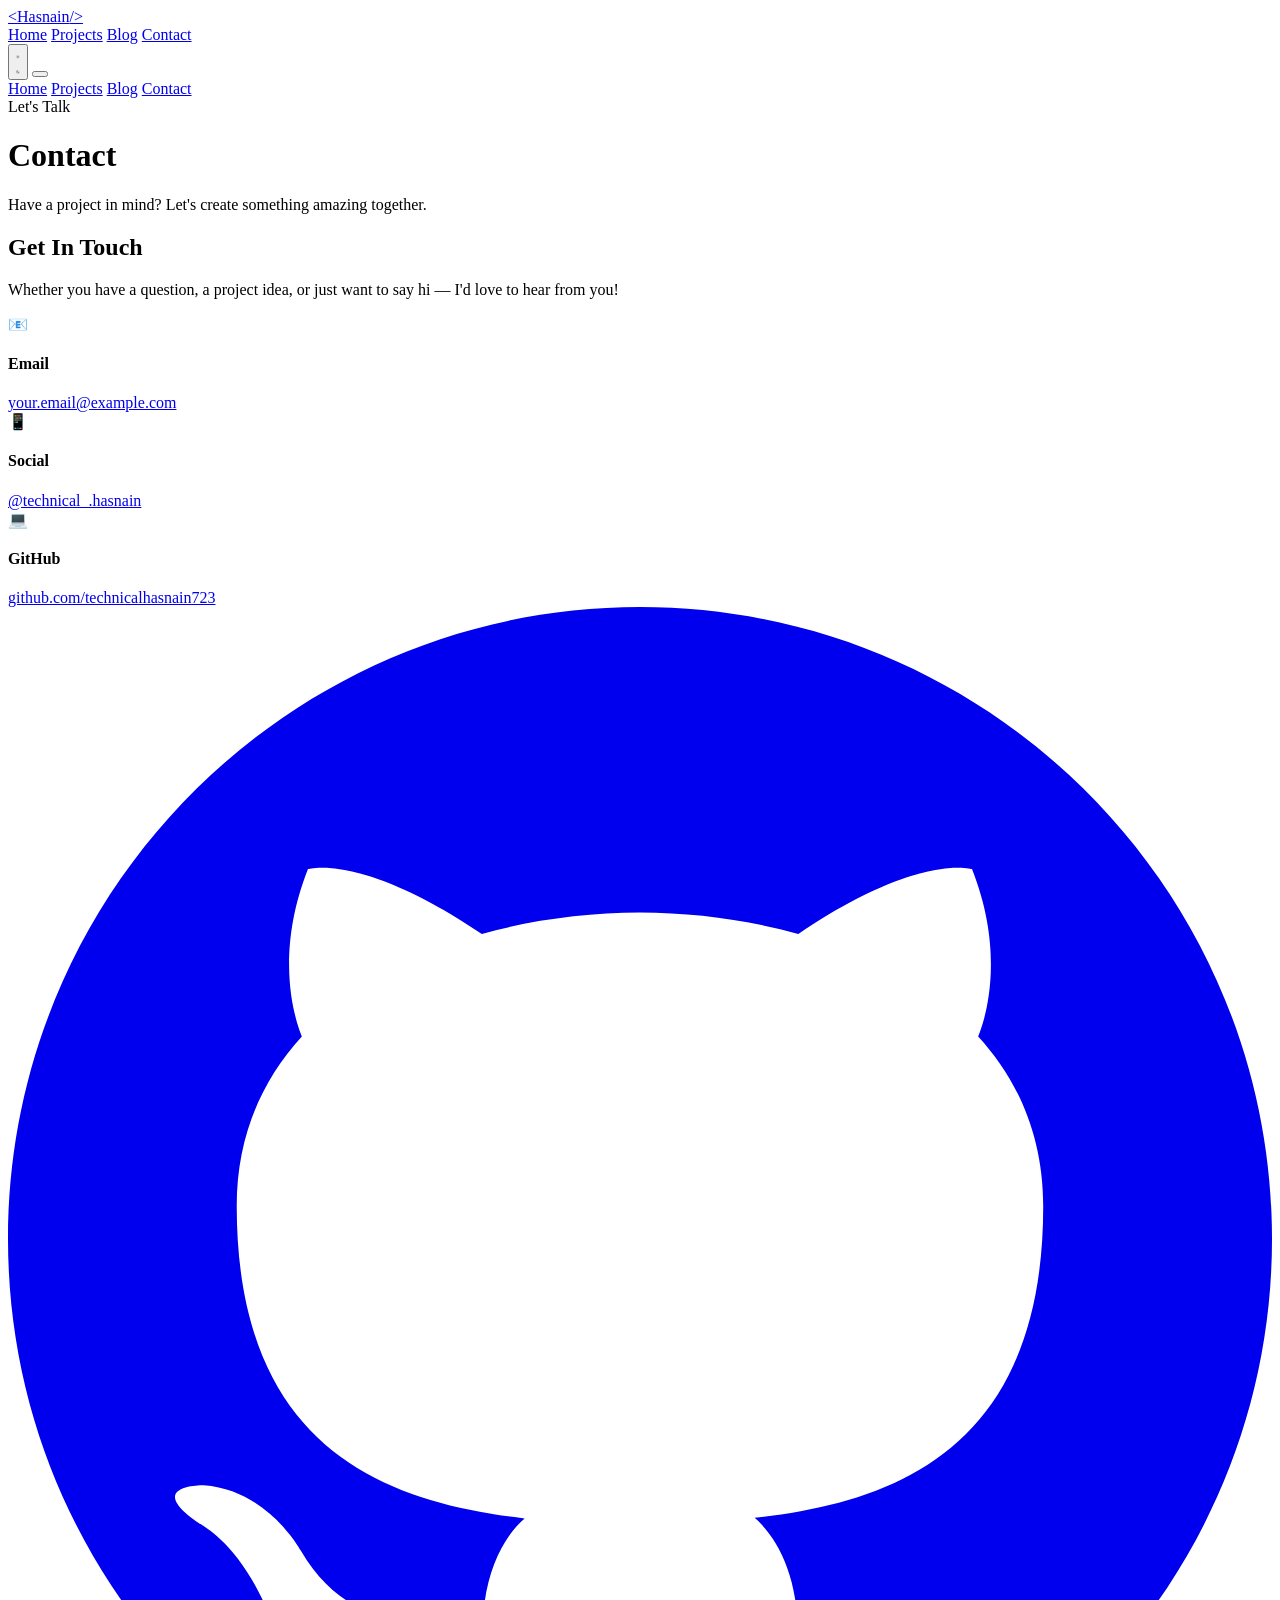
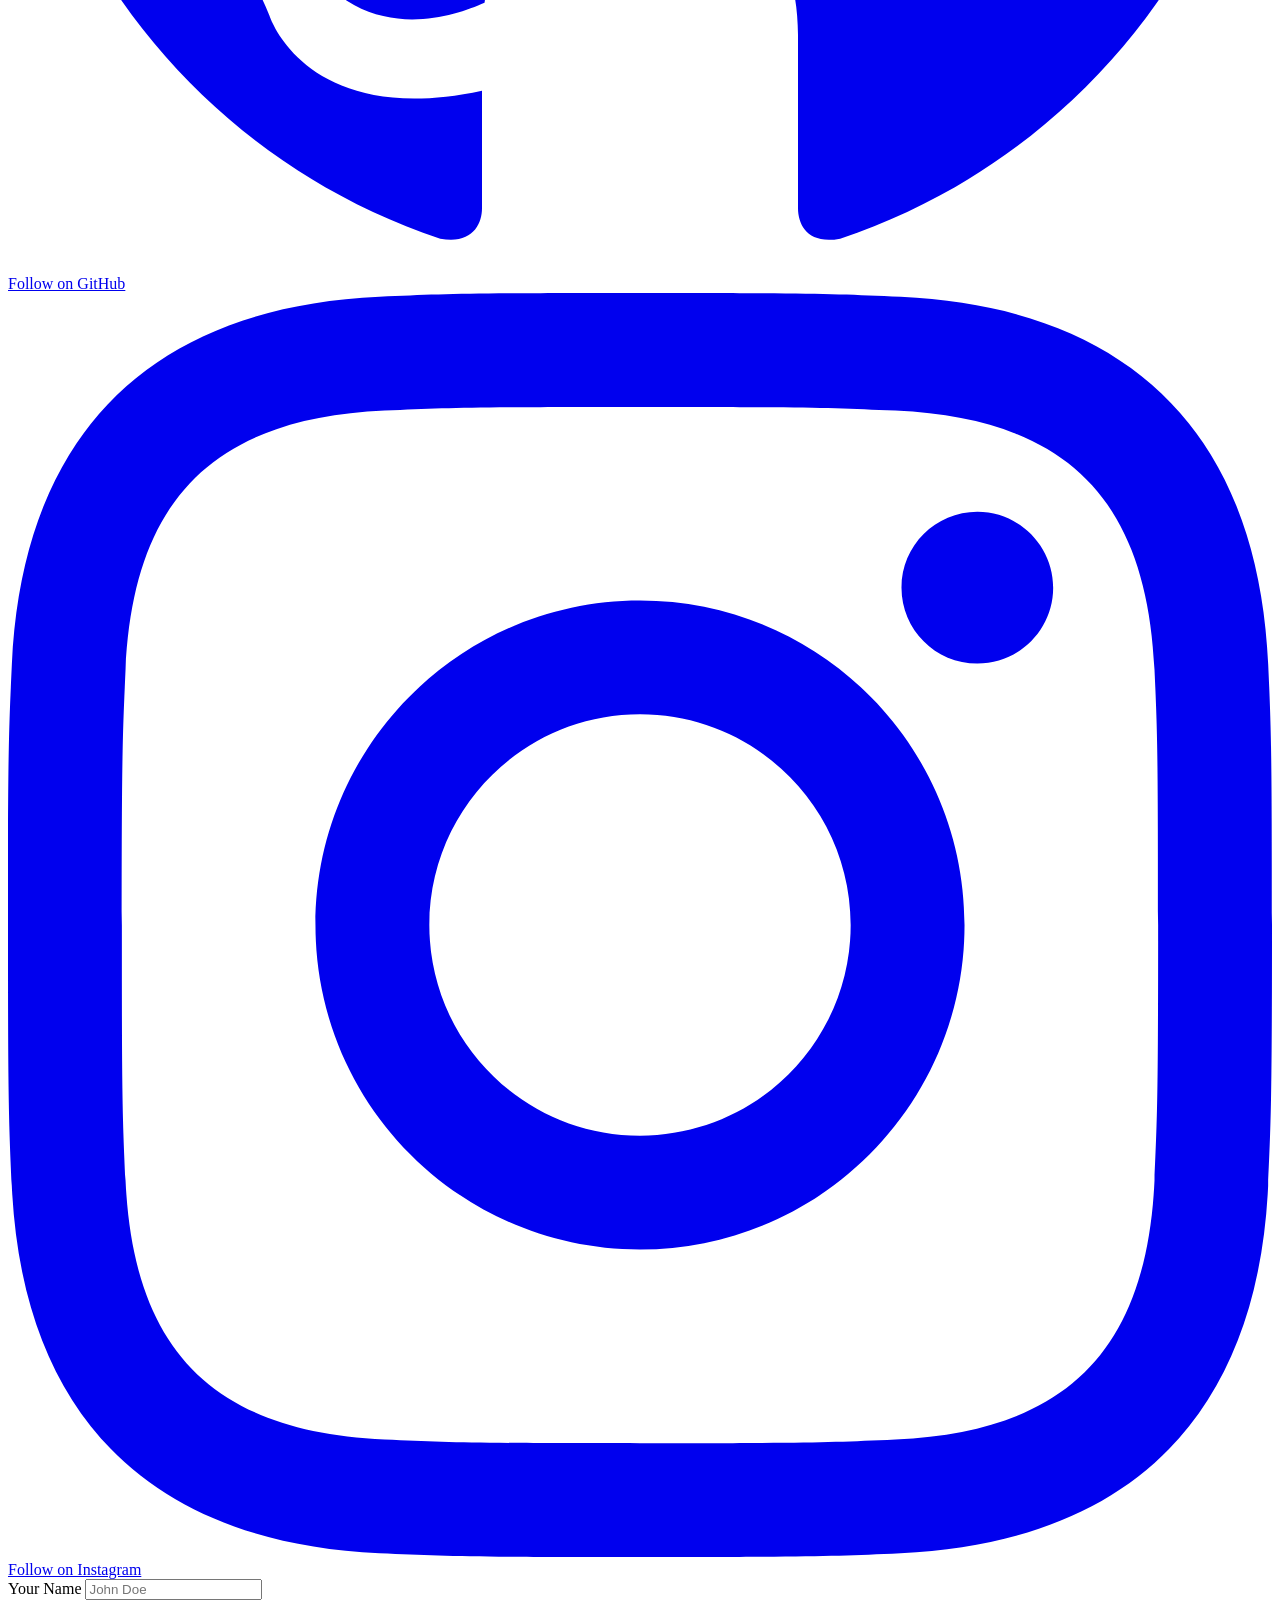
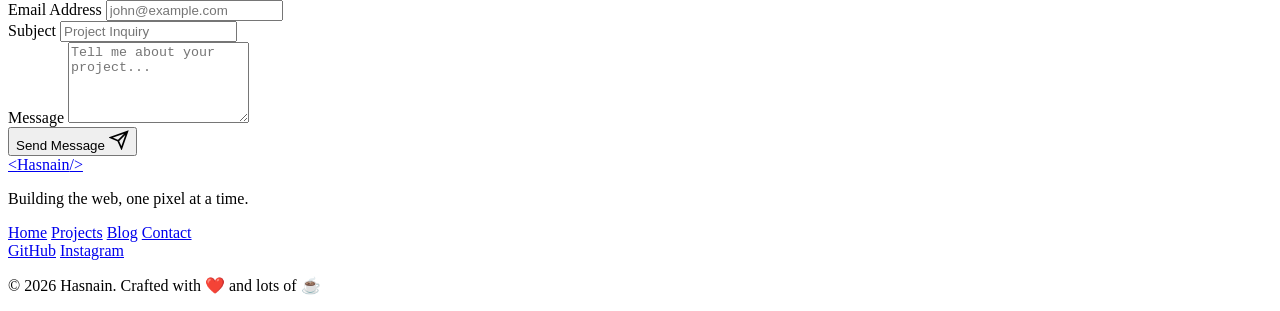
==== contact.html @ 1e631ec6 "Create contact.html" ====
<!DOCTYPE html>
<html lang="en">
<head>
    <meta charset="UTF-8">
    <meta name="viewport" content="width=device-width, initial-scale=1.0">
    <title>Contact — Hasnain</title>
    <link rel="stylesheet" href="css/style.css">
    <link href="https://fonts.googleapis.com/css2?family=Inter:wght@300;400;500;600;700;800&family=Space+Grotesk:wght@400;500;600;700&display=swap" rel="stylesheet">
</head>
<body>
    <div class="preloader"><div class="preloader-spinner"></div></div>
    <div class="cursor-dot"></div>
    <div class="cursor-outline"></div>

    <nav class="navbar">
        <div class="nav-container">
            <a href="index.html" class="logo">
                <span class="logo-bracket">&lt;</span>Hasnain<span class="logo-bracket">/&gt;</span>
            </a>
            <div class="nav-links">
                <a href="index.html" class="nav-link">Home</a>
                <a href="projects.html" class="nav-link">Projects</a>
                <a href="blog.html" class="nav-link">Blog</a>
                <a href="contact.html" class="nav-link active">Contact</a>
            </div>
            <div class="nav-actions">
                <button class="theme-toggle" id="themeToggle" aria-label="Toggle theme">
                    <svg class="sun-icon" viewBox="0 0 24 24" fill="none" stroke="currentColor" stroke-width="2">
                        <circle cx="12" cy="12" r="5"/>
                        <path d="M12 1v2m0 18v2M4.22 4.22l1.42 1.42m12.72 12.72l1.42 1.42M1 12h2m18 0h2M4.22 19.78l1.42-1.42M18.36 5.64l1.42-1.42"/>
                    </svg>
                    <svg class="moon-icon" viewBox="0 0 24 24" fill="none" stroke="currentColor" stroke-width="2">
                        <path d="M21 12.79A9 9 0 1 1 11.21 3 7 7 0 0 0 21 12.79z"/>
                    </svg>
                </button>
                <button class="mobile-menu-btn" id="mobileMenuBtn">
                    <span></span><span></span><span></span>
                </button>
            </div>
        </div>
    </nav>

    <div class="mobile-menu" id="mobileMenu">
        <a href="index.html" class="mobile-link">Home</a>
        <a href="projects.html" class="mobile-link">Projects</a>
        <a href="blog.html" class="mobile-link">Blog</a>
        <a href="contact.html" class="mobile-link active">Contact</a>
    </div>

    <main class="page-header">
        <div class="container">
            <span class="page-tag">Let's Talk</span>
            <h1 class="page-title">Contact</h1>
            <p class="page-desc">Have a project in mind? Let's create something amazing together.</p>
        </div>
    </main>

    <section class="contact-section">
        <div class="container">
            <div class="contact-grid">
                <div class="contact-info">
                    <h2>Get In Touch</h2>
                    <p>Whether you have a question, a project idea, or just want to say hi — I'd love to hear from you!</p>
                    
                    <div class="contact-methods">
                        <div class="contact-method">
                            <div class="contact-icon">📧</div>
                            <div>
                                <h4>Email</h4>
                                <a href="mailto:your.email@example.com">your.email@example.com</a>
                            </div>
                        </div>
                        <div class="contact-method">
                            <div class="contact-icon">📱</div>
                            <div>
                                <h4>Social</h4>
                                <a href="https://instagram.com/technical_.hasnain" target="_blank">@technical_.hasnain</a>
                            </div>
                        </div>
                        <div class="contact-method">
                            <div class="contact-icon">💻</div>
                            <div>
                                <h4>GitHub</h4>
                                <a href="https://github.com/technicalhasnain723" target="_blank">github.com/technicalhasnain723</a>
                            </div>
                        </div>
                    </div>

                    <div class="contact-socials-large">
                        <a href="https://github.com/technicalhasnain723" target="_blank" class="social-large">
                            <svg viewBox="0 0 24 24" fill="currentColor"><path d="M12 0c-6.626 0-12 5.373-12 12 0 5.302 3.438 9.8 8.207 11.387.599.111.793-.261.793-.577v-2.234c-3.338.726-4.033-1.416-4.033-1.416-.546-1.387-1.333-1.756-1.333-1.756-1.089-.745.083-.729.083-.729 1.205.084 1.839 1.237 1.839 1.237 1.07 1.834 2.807 1.304 3.492.997.107-.775.418-1.305.762-1.604-2.665-.305-5.467-1.334-5.467-5.931 0-1.311.469-2.381 1.236-3.221-.124-.303-.535-1.524.117-3.176 0 0 1.008-.322 3.301 1.23.957-.266 1.983-.399 3.003-.404 1.02.005 2.047.138 3.006.404 2.291-1.552 3.297-1.23 3.297-1.23.653 1.653.242 2.874.118 3.176.77.84 1.235 1.911 1.235 3.221 0 4.609-2.807 5.624-5.479 5.921.43.372.823 1.102.823 2.222v3.293c0 .319.192.694.801.576 4.765-1.589 8.199-6.086 8.199-11.386 0-6.627-5.373-12-12-12z"/></svg>
                            <span>Follow on GitHub</span>
                        </a>
                        <a href="https://instagram.com/technical_.hasnain" target="_blank" class="social-large">
                            <svg viewBox="0 0 24 24" fill="currentColor"><path d="M12 2.163c3.204 0 3.584.012 4.85.07 3.252.148 4.771 1.691 4.919 4.919.058 1.265.069 1.645.069 4.849 0 3.205-.012 3.584-.069 4.849-.149 3.225-1.664 4.771-4.919 4.919-1.266.058-1.644.07-4.85.07-3.204 0-3.584-.012-4.849-.07-3.26-.149-4.771-1.699-4.919-4.92-.058-1.265-.07-1.644-.07-4.849 0-3.204.013-3.583.07-4.849.149-3.227 1.664-4.771 4.919-4.919 1.266-.057 1.645-.069 4.849-.069zm0-2.163c-3.259 0-3.667.014-4.947.072-4.358.2-6.78 2.618-6.98 6.98-.059 1.281-.073 1.689-.073 4.948 0 3.259.014 3.668.072 4.948.2 4.358 2.618 6.78 6.98 6.98 1.281.058 1.689.072 4.948.072 3.259 0 3.668-.014 4.948-.072 4.354-.2 6.782-2.618 6.979-6.98.059-1.28.073-1.689.073-4.948 0-3.259-.014-3.667-.072-4.947-.196-4.354-2.617-6.78-6.979-6.98-1.281-.059-1.69-.073-4.949-.073zm0 5.838c-3.403 0-6.162 2.759-6.162 6.162s2.759 6.163 6.162 6.163 6.162-2.759 6.162-6.163c0-3.403-2.759-6.162-6.162-6.162zm0 10.162c-2.209 0-4-1.79-4-4 0-2.209 1.791-4 4-4s4 1.791 4 4c0 2.21-1.791 4-4 4zm6.406-11.845c-.796 0-1.441.645-1.441 1.44s.645 1.44 1.441 1.44c.795 0 1.439-.645 1.439-1.44s-.644-1.44-1.439-1.44z"/></svg>
                            <span>Follow on Instagram</span>
                        </a>
                    </div>
                </div>

                <div class="contact-form-wrapper">
                    <form class="contact-form" id="contactForm">
                        <div class="form-group">
                            <label for="name">Your Name</label>
                            <input type="text" id="name" name="name" placeholder="John Doe" required>
                        </div>
                        <div class="form-group">
                            <label for="email">Email Address</label>
                            <input type="email" id="email" name="email" placeholder="john@example.com" required>
                        </div>
                        <div class="form-group">
                            <label for="subject">Subject</label>
                            <input type="text" id="subject" name="subject" placeholder="Project Inquiry" required>
                        </div>
                        <div class="form-group">
                            <label for="message">Message</label>
                            <textarea id="message" name="message" rows="5" placeholder="Tell me about your project..." required></textarea>
                        </div>
                        <button type="submit" class="btn btn-primary btn-full">
                            Send Message
                            <svg width="20" height="20" viewBox="0 0 24 24" fill="none" stroke="currentColor" stroke-width="2">
                                <path d="M22 2L11 13M22 2l-7 20-4-9-9-4 20-7z"/>
                            </svg>
                        </button>
                    </form>
                </div>
            </div>
        </div>
    </section>

    <footer class="footer">
        <div class="container">
            <div class="footer-content">
                <div class="footer-brand">
                    <a href="index.html" class="footer-logo">
                        <span class="logo-bracket">&lt;</span>Hasnain<span class="logo-bracket">/&gt;</span>
                    </a>
                    <p>Building the web, one pixel at a time.</p>
                </div>
                <div class="footer-links">
                    <a href="index.html">Home</a>
                    <a href="projects.html">Projects</a>
                    <a href="blog.html">Blog</a>
                    <a href="contact.html">Contact</a>
                </div>
                <div class="footer-socials">
                    <a href="https://github.com/technicalhasnain723" target="_blank">GitHub</a>
                    <a href="https://instagram.com/technical_.hasnain" target="_blank">Instagram</a>
                </div>
            </div>
            <div class="footer-bottom">
                <p>© 2026 Hasnain. Crafted with ❤️ and lots of ☕</p>
            </div>
        </div>
    </footer>

    <script src="js/main.js"></script>
</body>
</html>
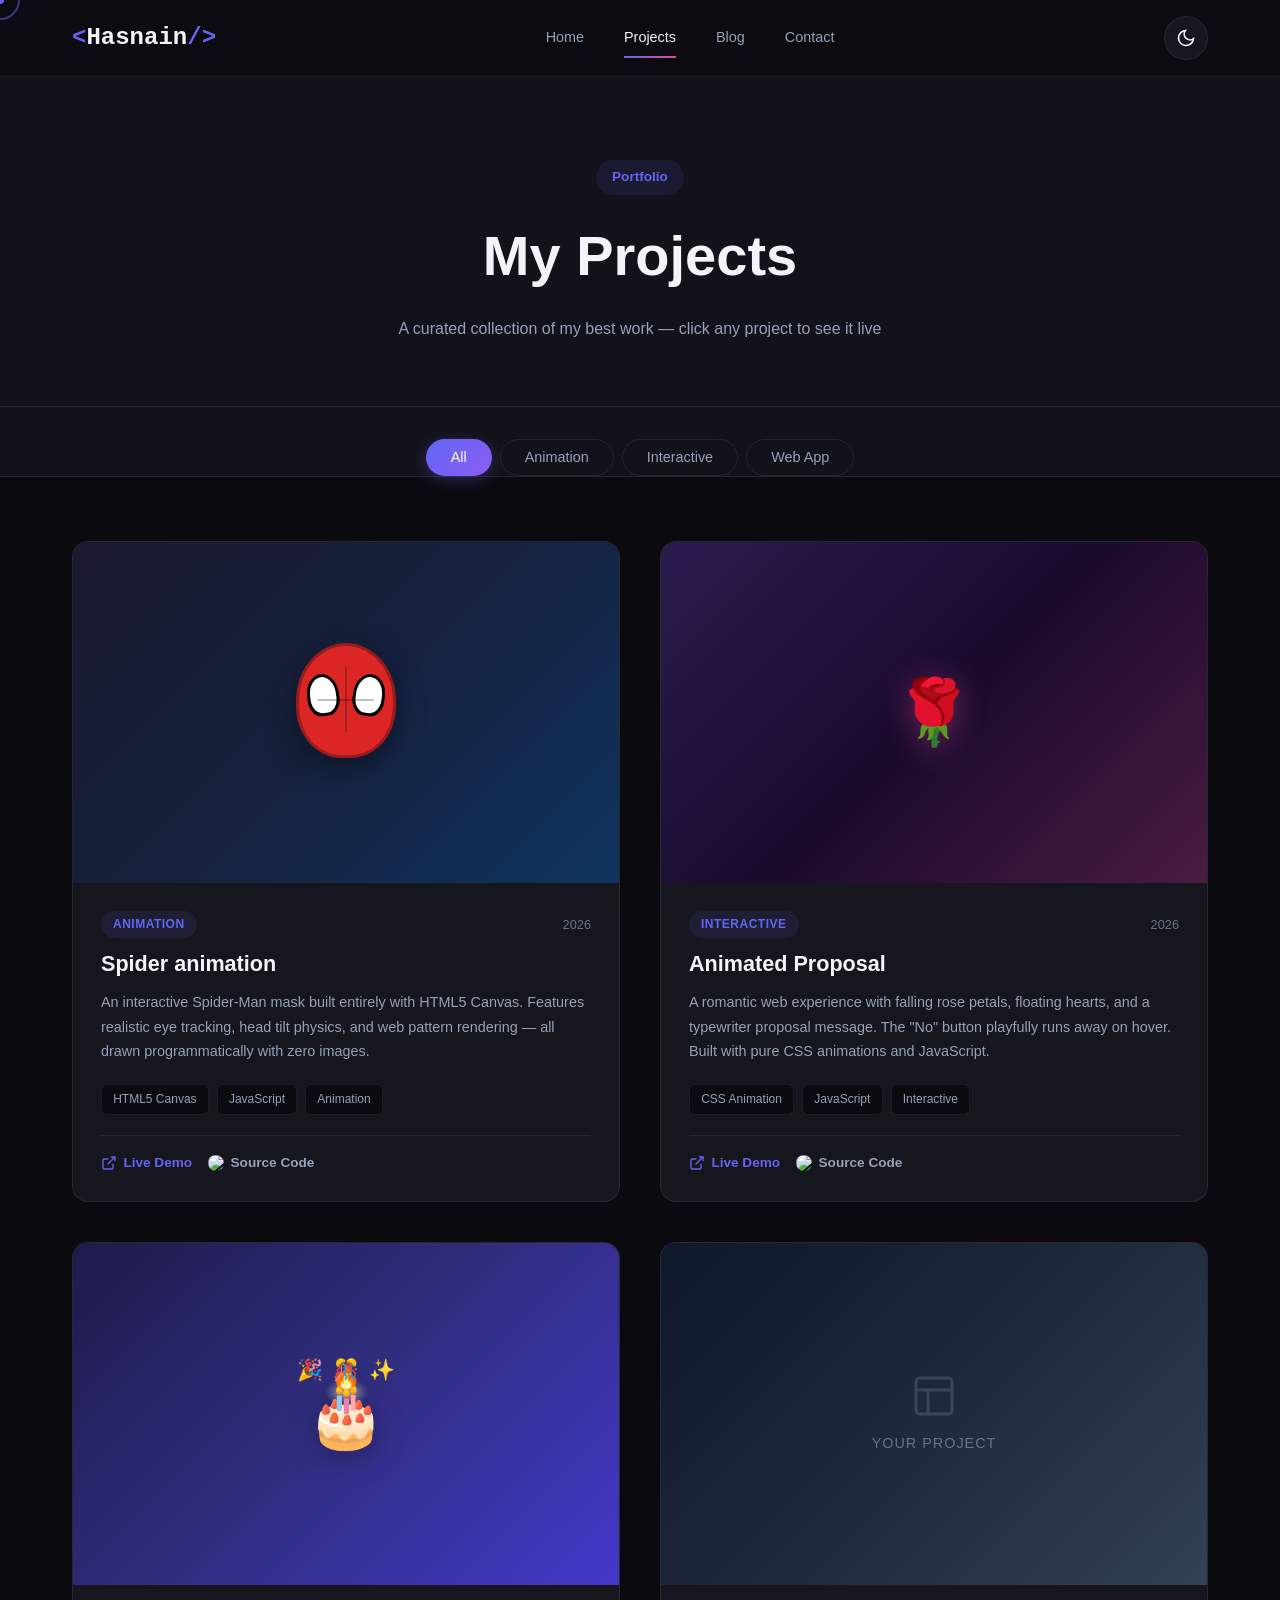
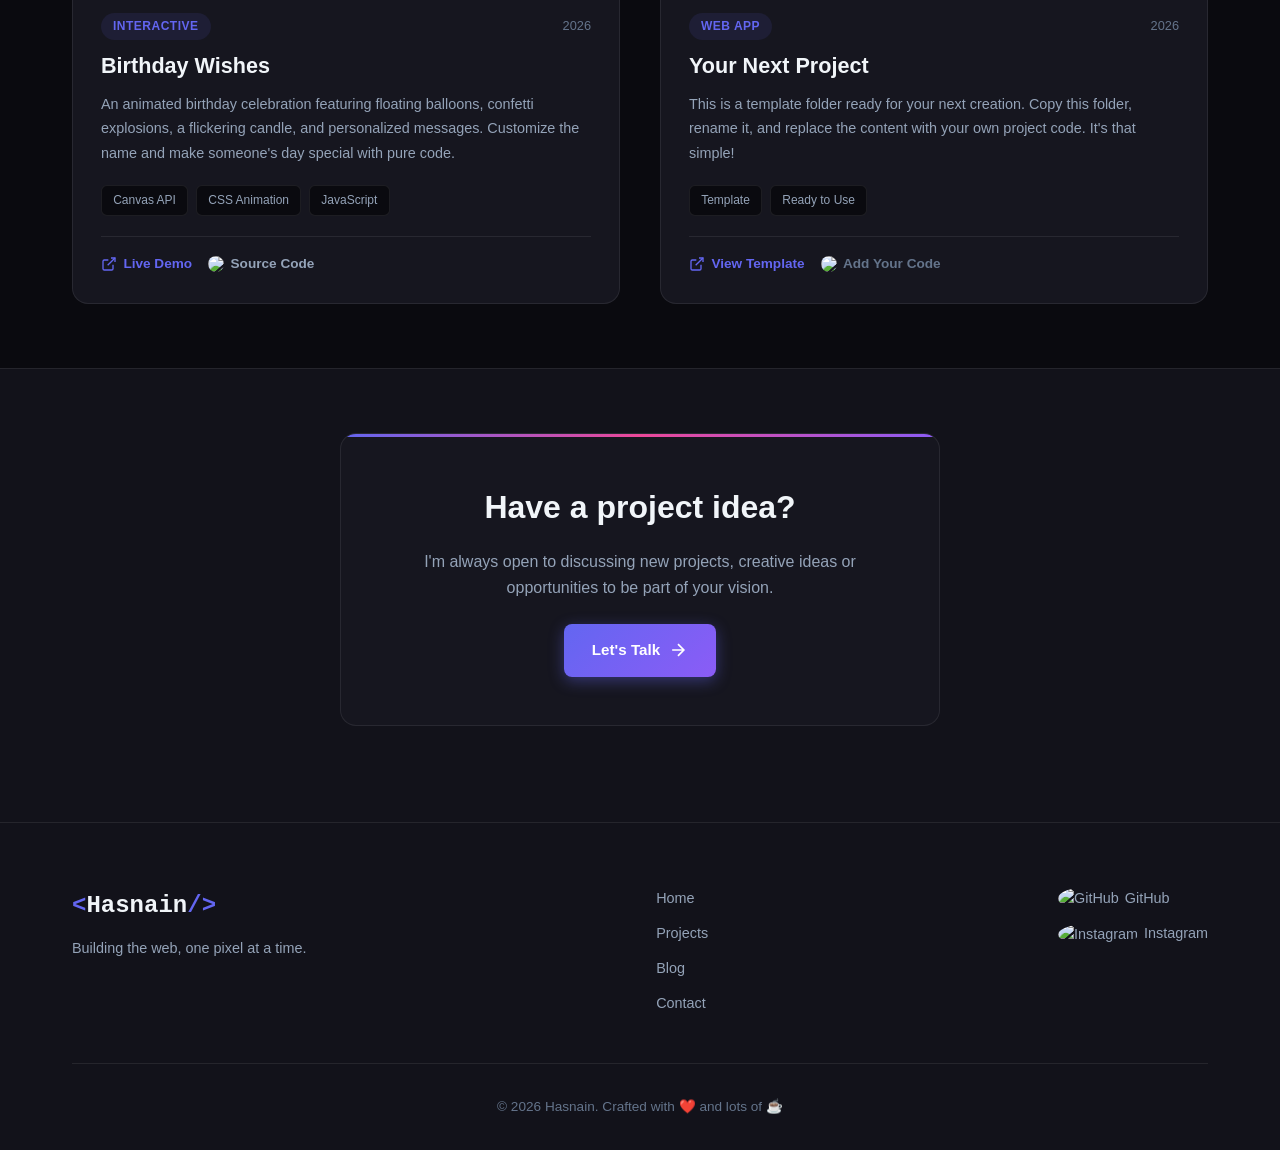
==== commit 705fa108: "Create contact.html" ====
--- a/contact.html
+++ b/contact.html
@@ -3,9 +3,10 @@
 <head>
     <meta charset="UTF-8">
     <meta name="viewport" content="width=device-width, initial-scale=1.0">
-    <title>Contact — Hasnain</title>
+    <title>Projects — Hasnain</title>
     <link rel="stylesheet" href="css/style.css">
     <link href="https://fonts.googleapis.com/css2?family=Inter:wght@300;400;500;600;700;800&family=Space+Grotesk:wght@400;500;600;700&display=swap" rel="stylesheet">
+<base target="_blank">
 </head>
 <body>
     <div class="preloader"><div class="preloader-spinner"></div></div>
@@ -19,9 +20,9 @@
             </a>
             <div class="nav-links">
                 <a href="index.html" class="nav-link">Home</a>
-                <a href="projects.html" class="nav-link">Projects</a>
+                <a href="projects.html" class="nav-link active">Projects</a>
                 <a href="blog.html" class="nav-link">Blog</a>
-                <a href="contact.html" class="nav-link active">Contact</a>
+                <a href="contact.html" class="nav-link">Contact</a>
             </div>
             <div class="nav-actions">
                 <button class="theme-toggle" id="themeToggle" aria-label="Toggle theme">
@@ -42,88 +43,255 @@
 
     <div class="mobile-menu" id="mobileMenu">
         <a href="index.html" class="mobile-link">Home</a>
-        <a href="projects.html" class="mobile-link">Projects</a>
+        <a href="projects.html" class="mobile-link active">Projects</a>
         <a href="blog.html" class="mobile-link">Blog</a>
-        <a href="contact.html" class="mobile-link active">Contact</a>
+        <a href="contact.html" class="mobile-link">Contact</a>
     </div>
 
     <main class="page-header">
         <div class="container">
-            <span class="page-tag">Let's Talk</span>
-            <h1 class="page-title">Contact</h1>
-            <p class="page-desc">Have a project in mind? Let's create something amazing together.</p>
+            <span class="page-tag">Portfolio</span>
+            <h1 class="page-title">My Projects</h1>
+            <p class="page-desc">A curated collection of my best work — click any project to see it live</p>
         </div>
     </main>
 
-    <section class="contact-section">
-        <div class="container">
-            <div class="contact-grid">
-                <div class="contact-info">
-                    <h2>Get In Touch</h2>
-                    <p>Whether you have a question, a project idea, or just want to say hi — I'd love to hear from you!</p>
-                    
-                    <div class="contact-methods">
-                        <div class="contact-method">
-                            <div class="contact-icon">📧</div>
-                            <div>
-                                <h4>Email</h4>
-                                <a href="mailto:your.email@example.com">your.email@example.com</a>
-                            </div>
-                        </div>
-                        <div class="contact-method">
-                            <div class="contact-icon">📱</div>
-                            <div>
-                                <h4>Social</h4>
-                                <a href="https://instagram.com/technical_.hasnain" target="_blank">@technical_.hasnain</a>
-                            </div>
-                        </div>
-                        <div class="contact-method">
-                            <div class="contact-icon">💻</div>
-                            <div>
-                                <h4>GitHub</h4>
-                                <a href="https://github.com/technicalhasnain723" target="_blank">github.com/technicalhasnain723</a>
-                            </div>
-                        </div>
-                    </div>
-
-                    <div class="contact-socials-large">
-                        <a href="https://github.com/technicalhasnain723" target="_blank" class="social-large">
-                            <svg viewBox="0 0 24 24" fill="currentColor"><path d="M12 0c-6.626 0-12 5.373-12 12 0 5.302 3.438 9.8 8.207 11.387.599.111.793-.261.793-.577v-2.234c-3.338.726-4.033-1.416-4.033-1.416-.546-1.387-1.333-1.756-1.333-1.756-1.089-.745.083-.729.083-.729 1.205.084 1.839 1.237 1.839 1.237 1.07 1.834 2.807 1.304 3.492.997.107-.775.418-1.305.762-1.604-2.665-.305-5.467-1.334-5.467-5.931 0-1.311.469-2.381 1.236-3.221-.124-.303-.535-1.524.117-3.176 0 0 1.008-.322 3.301 1.23.957-.266 1.983-.399 3.003-.404 1.02.005 2.047.138 3.006.404 2.291-1.552 3.297-1.23 3.297-1.23.653 1.653.242 2.874.118 3.176.77.84 1.235 1.911 1.235 3.221 0 4.609-2.807 5.624-5.479 5.921.43.372.823 1.102.823 2.222v3.293c0 .319.192.694.801.576 4.765-1.589 8.199-6.086 8.199-11.386 0-6.627-5.373-12-12-12z"/></svg>
-                            <span>Follow on GitHub</span>
-                        </a>
-                        <a href="https://instagram.com/technical_.hasnain" target="_blank" class="social-large">
-                            <svg viewBox="0 0 24 24" fill="currentColor"><path d="M12 2.163c3.204 0 3.584.012 4.85.07 3.252.148 4.771 1.691 4.919 4.919.058 1.265.069 1.645.069 4.849 0 3.205-.012 3.584-.069 4.849-.149 3.225-1.664 4.771-4.919 4.919-1.266.058-1.644.07-4.85.07-3.204 0-3.584-.012-4.849-.07-3.26-.149-4.771-1.699-4.919-4.92-.058-1.265-.07-1.644-.07-4.849 0-3.204.013-3.583.07-4.849.149-3.227 1.664-4.771 4.919-4.919 1.266-.057 1.645-.069 4.849-.069zm0-2.163c-3.259 0-3.667.014-4.947.072-4.358.2-6.78 2.618-6.98 6.98-.059 1.281-.073 1.689-.073 4.948 0 3.259.014 3.668.072 4.948.2 4.358 2.618 6.78 6.98 6.98 1.281.058 1.689.072 4.948.072 3.259 0 3.668-.014 4.948-.072 4.354-.2 6.782-2.618 6.979-6.98.059-1.28.073-1.689.073-4.948 0-3.259-.014-3.667-.072-4.947-.196-4.354-2.617-6.78-6.979-6.98-1.281-.059-1.69-.073-4.949-.073zm0 5.838c-3.403 0-6.162 2.759-6.162 6.162s2.759 6.163 6.162 6.163 6.162-2.759 6.162-6.163c0-3.403-2.759-6.162-6.162-6.162zm0 10.162c-2.209 0-4-1.79-4-4 0-2.209 1.791-4 4-4s4 1.791 4 4c0 2.21-1.791 4-4 4zm6.406-11.845c-.796 0-1.441.645-1.441 1.44s.645 1.44 1.441 1.44c.795 0 1.439-.645 1.439-1.44s-.644-1.44-1.439-1.44z"/></svg>
-                            <span>Follow on Instagram</span>
-                        </a>
-                    </div>
-                </div>
-
-                <div class="contact-form-wrapper">
-                    <form class="contact-form" id="contactForm">
-                        <div class="form-group">
-                            <label for="name">Your Name</label>
-                            <input type="text" id="name" name="name" placeholder="John Doe" required>
-                        </div>
-                        <div class="form-group">
-                            <label for="email">Email Address</label>
-                            <input type="email" id="email" name="email" placeholder="john@example.com" required>
-                        </div>
-                        <div class="form-group">
-                            <label for="subject">Subject</label>
-                            <input type="text" id="subject" name="subject" placeholder="Project Inquiry" required>
-                        </div>
-                        <div class="form-group">
-                            <label for="message">Message</label>
-                            <textarea id="message" name="message" rows="5" placeholder="Tell me about your project..." required></textarea>
-                        </div>
-                        <button type="submit" class="btn btn-primary btn-full">
-                            Send Message
-                            <svg width="20" height="20" viewBox="0 0 24 24" fill="none" stroke="currentColor" stroke-width="2">
-                                <path d="M22 2L11 13M22 2l-7 20-4-9-9-4 20-7z"/>
-                            </svg>
-                        </button>
-                    </form>
-                </div>
+    <section class="filter-section">
+        <div class="container">
+            <div class="filter-tabs">
+                <button class="filter-tab active" data-filter="all">All</button>
+                <button class="filter-tab" data-filter="animation">Animation</button>
+                <button class="filter-tab" data-filter="interactive">Interactive</button>
+                <button class="filter-tab" data-filter="webapp">Web App</button>
+            </div>
+        </div>
+    </section>
+
+    <section class="projects-grid-section">
+        <div class="container">
+            <div class="projects-grid-v2">
+
+                <!-- Project 1: Spider-Man -->
+                <article class="project-card-v2" data-category="animation interactive">
+                    <div class="project-card-visual">
+                        <div class="project-preview" style="background: linear-gradient(135deg, #1a1a2e 0%, #16213e 50%, #0f3460 100%);">
+                            <div class="preview-spiderman">
+                                <div class="spidey-head">
+                                    <div class="spidey-eye left"></div>
+                                    <div class="spidey-eye right"></div>
+                                    <div class="spidey-web"></div>
+                                </div>
+                            </div>
+                            <div class="preview-overlay">
+                                <a href="projects/spider-animation/index.html" class="preview-btn">
+                                    <svg width="20" height="20" viewBox="0 0 24 24" fill="none" stroke="currentColor" stroke-width="2">
+                                        <path d="M15 12a3 3 0 1 1-6 0 3 3 0 0 1 6 0z"/>
+                                        <path d="M2.458 12C3.732 7.943 7.523 5 12 5c4.478 0 8.268 2.943 9.542 7-1.274 4.057-5.064 7-9.542 7-4.477 0-8.268-2.943-9.542-7z"/>
+                                    </svg>
+                                    Open Project
+                                </a>
+                            </div>
+                        </div>
+                    </div>
+                    <div class="project-card-body">
+                        <div class="project-card-meta">
+                            <span class="project-category">Animation</span>
+                            <span class="project-year">2026</span>
+                        </div>
+                        <h3 class="project-card-title">Spider animation </h3>
+                        <p class="project-card-desc">An interactive Spider-Man mask built entirely with HTML5 Canvas. Features realistic eye tracking, head tilt physics, and web pattern rendering — all drawn programmatically with zero images.</p>
+                        <div class="project-card-tech">
+                            <span>HTML5 Canvas</span>
+                            <span>JavaScript</span>
+                            <span>Animation</span>
+                        </div>
+                        <div class="project-card-actions">
+                            <a href="projects/spider-animation/index.html" class="project-link">
+                                <svg width="16" height="16" viewBox="0 0 24 24" fill="none" stroke="currentColor" stroke-width="2">
+                                    <path d="M18 13v6a2 2 0 0 1-2 2H5a2 2 0 0 1-2-2V8a2 2 0 0 1 2-2h6"/>
+                                    <path d="M15 3h6v6"/>
+                                    <path d="M10 14L21 3"/>
+                                </svg>
+                                Live Demo
+                            </a>
+                            <a href="https://github.com/technicalhasnain723" target="_blank" class="project-link secondary">
+                                <img src="web img/25231.png" alt="GitHub" style="width:16px;height:16px;border-radius:50%;object-fit:cover;">
+                                Source Code
+                            </a>
+                        </div>
+                    </div>
+                </article>
+
+                <!-- Project 2: Animated Proposal -->
+                <article class="project-card-v2" data-category="interactive animation">
+                    <div class="project-card-visual">
+                        <div class="project-preview" style="background: linear-gradient(135deg, #2d1b4e 0%, #1a0a2e 50%, #4a1c40 100%);">
+                            <div class="preview-proposal">
+                                <div class="preview-rose">🌹</div>
+                                <div class="preview-hearts">
+                                    <span>❤️</span><span>💖</span><span>💕</span>
+                                </div>
+                            </div>
+                            <div class="preview-overlay">
+                                <a href="projects/animated-proposal/index.html" class="preview-btn">
+                                    <svg width="20" height="20" viewBox="0 0 24 24" fill="none" stroke="currentColor" stroke-width="2">
+                                        <path d="M15 12a3 3 0 1 1-6 0 3 3 0 0 1 6 0z"/>
+                                        <path d="M2.458 12C3.732 7.943 7.523 5 12 5c4.478 0 8.268 2.943 9.542 7-1.274 4.057-5.064 7-9.542 7-4.477 0-8.268-2.943-9.542-7z"/>
+                                    </svg>
+                                    Open Project
+                                </a>
+                            </div>
+                        </div>
+                    </div>
+                    <div class="project-card-body">
+                        <div class="project-card-meta">
+                            <span class="project-category">Interactive</span>
+                            <span class="project-year">2026</span>
+                        </div>
+                        <h3 class="project-card-title">Animated Proposal</h3>
+                        <p class="project-card-desc">A romantic web experience with falling rose petals, floating hearts, and a typewriter proposal message. The "No" button playfully runs away on hover. Built with pure CSS animations and JavaScript.</p>
+                        <div class="project-card-tech">
+                            <span>CSS Animation</span>
+                            <span>JavaScript</span>
+                            <span>Interactive</span>
+                        </div>
+                        <div class="project-card-actions">
+                            <a href="projects/animated-proposal/index.html" class="project-link">
+                                <svg width="16" height="16" viewBox="0 0 24 24" fill="none" stroke="currentColor" stroke-width="2">
+                                    <path d="M18 13v6a2 2 0 0 1-2 2H5a2 2 0 0 1-2-2V8a2 2 0 0 1 2-2h6"/>
+                                    <path d="M15 3h6v6"/>
+                                    <path d="M10 14L21 3"/>
+                                </svg>
+                                Live Demo
+                            </a>
+                            <a href="https://github.com/technicalhasnain723" target="_blank" class="project-link secondary">
+                                <img src="web img/25231.png" alt="GitHub" style="width:16px;height:16px;border-radius:50%;object-fit:cover;">
+                                Source Code
+                            </a>
+                        </div>
+                    </div>
+                </article>
+
+                <!-- Project 3: Birthday Wishes -->
+                <article class="project-card-v2" data-category="interactive animation">
+                    <div class="project-card-visual">
+                        <div class="project-preview" style="background: linear-gradient(135deg, #1e1b4b 0%, #312e81 50%, #4338ca 100%);">
+                            <div class="preview-birthday">
+                                <div class="preview-cake">
+                                    <span>🎂</span>
+                                    <div class="preview-flame">🔥</div>
+                                </div>
+                                <div class="preview-confetti">
+                                    <span style="--d:0s">🎉</span>
+                                    <span style="--d:0.3s">🎊</span>
+                                    <span style="--d:0.6s">✨</span>
+                                </div>
+                            </div>
+                            <div class="preview-overlay">
+                                <a href="projects/birthday-wishes/index.html" class="preview-btn">
+                                    <svg width="20" height="20" viewBox="0 0 24 24" fill="none" stroke="currentColor" stroke-width="2">
+                                        <path d="M15 12a3 3 0 1 1-6 0 3 3 0 0 1 6 0z"/>
+                                        <path d="M2.458 12C3.732 7.943 7.523 5 12 5c4.478 0 8.268 2.943 9.542 7-1.274 4.057-5.064 7-9.542 7-4.477 0-8.268-2.943-9.542-7z"/>
+                                    </svg>
+                                    Open Project
+                                </a>
+                            </div>
+                        </div>
+                    </div>
+                    <div class="project-card-body">
+                        <div class="project-card-meta">
+                            <span class="project-category">Interactive</span>
+                            <span class="project-year">2026</span>
+                        </div>
+                        <h3 class="project-card-title">Birthday Wishes</h3>
+                        <p class="project-card-desc">An animated birthday celebration featuring floating balloons, confetti explosions, a flickering candle, and personalized messages. Customize the name and make someone's day special with pure code.</p>
+                        <div class="project-card-tech">
+                            <span>Canvas API</span>
+                            <span>CSS Animation</span>
+                            <span>JavaScript</span>
+                        </div>
+                        <div class="project-card-actions">
+                            <a href="projects/birthday-wishes/index.html" class="project-link">
+                                <svg width="16" height="16" viewBox="0 0 24 24" fill="none" stroke="currentColor" stroke-width="2">
+                                    <path d="M18 13v6a2 2 0 0 1-2 2H5a2 2 0 0 1-2-2V8a2 2 0 0 1 2-2h6"/>
+                                    <path d="M15 3h6v6"/>
+                                    <path d="M10 14L21 3"/>
+                                </svg>
+                                Live Demo
+                            </a>
+                            <a href="https://github.com/technicalhasnain723" target="_blank" class="project-link secondary">
+                                <img src="web img/25231.png" alt="GitHub" style="width:16px;height:16px;border-radius:50%;object-fit:cover;">
+                                Source Code
+                            </a>
+                        </div>
+                    </div>
+                </article>
+
+                <!-- Project 4: Template for user -->
+                <article class="project-card-v2" data-category="webapp">
+                    <div class="project-card-visual">
+                        <div class="project-preview" style="background: linear-gradient(135deg, #0f172a 0%, #1e293b 50%, #334155 100%);">
+                            <div class="preview-placeholder">
+                                <svg width="48" height="48" viewBox="0 0 24 24" fill="none" stroke="currentColor" stroke-width="1.5">
+                                    <rect x="3" y="3" width="18" height="18" rx="2"/>
+                                    <path d="M3 9h18M9 21V9"/>
+                                </svg>
+                                <span>Your Project</span>
+                            </div>
+                            <div class="preview-overlay">
+                                <a href="projects/your-project/index.html" class="preview-btn">
+                                    <svg width="20" height="20" viewBox="0 0 24 24" fill="none" stroke="currentColor" stroke-width="2">
+                                        <path d="M15 12a3 3 0 1 1-6 0 3 3 0 0 1 6 0z"/>
+                                        <path d="M2.458 12C3.732 7.943 7.523 5 12 5c4.478 0 8.268 2.943 9.542 7-1.274 4.057-5.064 7-9.542 7-4.477 0-8.268-2.943-9.542-7z"/>
+                                    </svg>
+                                    View Template
+                                </a>
+                            </div>
+                        </div>
+                    </div>
+                    <div class="project-card-body">
+                        <div class="project-card-meta">
+                            <span class="project-category">Web App</span>
+                            <span class="project-year">2026</span>
+                        </div>
+                        <h3 class="project-card-title">Your Next Project</h3>
+                        <p class="project-card-desc">This is a template folder ready for your next creation. Copy this folder, rename it, and replace the content with your own project code. It's that simple!</p>
+                        <div class="project-card-tech">
+                            <span>Template</span>
+                            <span>Ready to Use</span>
+                        </div>
+                        <div class="project-card-actions">
+                            <a href="projects/your-project/index.html" class="project-link">
+                                <svg width="16" height="16" viewBox="0 0 24 24" fill="none" stroke="currentColor" stroke-width="2">
+                                    <path d="M18 13v6a2 2 0 0 1-2 2H5a2 2 0 0 1-2-2V8a2 2 0 0 1 2-2h6"/>
+                                    <path d="M15 3h6v6"/>
+                                    <path d="M10 14L21 3"/>
+                                </svg>
+                                View Template
+                            </a>
+                            <span class="project-link secondary disabled">
+                                <img src="web img/25231.png" alt="GitHub" style="width:16px;height:16px;border-radius:50%;object-fit:cover;">
+                                Add Your Code
+                            </span>
+                        </div>
+                    </div>
+                </article>
+
+            </div>
+        </div>
+    </section>
+
+    <section class="cta-section">
+        <div class="container">
+            <div class="cta-box">
+                <h2>Have a project idea?</h2>
+                <p>I'm always open to discussing new projects, creative ideas or opportunities to be part of your vision.</p>
+                <a href="contact.html" class="btn btn-primary">
+                    Let's Talk
+                    <svg width="20" height="20" viewBox="0 0 24 24" fill="none" stroke="currentColor" stroke-width="2">
+                        <path d="M5 12h14m-7-7l7 7-7 7"/>
+                    </svg>
+                </a>
             </div>
         </div>
     </section>
@@ -144,8 +312,12 @@
                     <a href="contact.html">Contact</a>
                 </div>
                 <div class="footer-socials">
-                    <a href="https://github.com/technicalhasnain723" target="_blank">GitHub</a>
-                    <a href="https://instagram.com/technical_.hasnain" target="_blank">Instagram</a>
+                    <a href="https://github.com/technicalhasnain723" target="_blank">
+                        <img src="web img/25231.png" alt="GitHub" style="width:16px;height:16px;border-radius:50%;object-fit:cover;vertical-align:middle;margin-right:6px;">GitHub
+                    </a>
+                    <a href="https://instagram.com/technical_.hasnain" target="_blank">
+                        <img src="web img/images.jpg" alt="Instagram" style="width:16px;height:16px;border-radius:50%;object-fit:cover;vertical-align:middle;margin-right:6px;">Instagram
+                    </a>
                 </div>
             </div>
             <div class="footer-bottom">
--- a/css/style.css
+++ b/css/style.css
@@ -0,0 +1,2183 @@
+/* ============================================
+   CSS VARIABLES & THEME
+   ============================================ */
+:root {
+    --primary: #6366f1;
+    --primary-light: #818cf8;
+    --primary-dark: #4f46e5;
+    --accent: #ec4899;
+    --accent-2: #8b5cf6;
+
+    --bg: #0a0a0f;
+    --bg-secondary: #12121a;
+    --bg-card: #16161f;
+    --bg-hover: #1e1e2e;
+
+    --text: #f1f5f9;
+    --text-secondary: #94a3b8;
+    --text-muted: #64748b;
+
+    --border: rgba(255,255,255,0.08);
+    --shadow: 0 25px 50px -12px rgba(0,0,0,0.5);
+    --shadow-sm: 0 4px 6px -1px rgba(0,0,0,0.3);
+
+    --radius: 16px;
+    --radius-sm: 8px;
+    --transition: all 0.3s cubic-bezier(0.4, 0, 0.2, 1);
+    --transition-slow: all 0.5s cubic-bezier(0.4, 0, 0.2, 1);
+}
+
+[data-theme="light"] {
+    --bg: #f8fafc;
+    --bg-secondary: #ffffff;
+    --bg-card: #ffffff;
+    --bg-hover: #f1f5f9;
+
+    --text: #0f172a;
+    --text-secondary: #475569;
+    --text-muted: #94a3b8;
+
+    --border: rgba(0,0,0,0.08);
+    --shadow: 0 25px 50px -12px rgba(0,0,0,0.15);
+    --shadow-sm: 0 4px 6px -1px rgba(0,0,0,0.1);
+}
+
+/* ============================================
+   RESET & BASE
+   ============================================ */
+*, *::before, *::after {
+    margin: 0;
+    padding: 0;
+    box-sizing: border-box;
+}
+
+html {
+    scroll-behavior: smooth;
+    font-size: 16px;
+}
+
+body {
+    font-family: 'Inter', -apple-system, BlinkMacSystemFont, sans-serif;
+    background: var(--bg);
+    color: var(--text);
+    line-height: 1.6;
+    overflow-x: hidden;
+    transition: background 0.5s ease, color 0.5s ease;
+    cursor: none;
+}
+
+a {
+    color: inherit;
+    text-decoration: none;
+}
+
+img {
+    max-width: 100%;
+    height: auto;
+}
+
+.container {
+    max-width: 1200px;
+    margin: 0 auto;
+    padding: 0 2rem;
+}
+
+/* ============================================
+   PRELOADER
+   ============================================ */
+.preloader {
+    position: fixed;
+    inset: 0;
+    background: var(--bg);
+    display: flex;
+    align-items: center;
+    justify-content: center;
+    z-index: 9999;
+    transition: opacity 0.5s ease, visibility 0.5s ease;
+}
+
+.preloader.hidden {
+    opacity: 0;
+    visibility: hidden;
+}
+
+.preloader-spinner {
+    width: 48px;
+    height: 48px;
+    border: 3px solid var(--border);
+    border-top-color: var(--primary);
+    border-radius: 50%;
+    animation: spin 1s linear infinite;
+}
+
+@keyframes spin {
+    to { transform: rotate(360deg); }
+}
+
+/* ============================================
+   CUSTOM CURSOR
+   ============================================ */
+.cursor-dot,
+.cursor-outline {
+    position: fixed;
+    top: 0;
+    left: 0;
+    transform: translate(-50%, -50%);
+    border-radius: 50%;
+    pointer-events: none;
+    z-index: 10000;
+    transition: opacity 0.3s ease;
+}
+
+.cursor-dot {
+    width: 8px;
+    height: 8px;
+    background: var(--primary);
+}
+
+.cursor-outline {
+    width: 40px;
+    height: 40px;
+    border: 2px solid var(--primary);
+    opacity: 0.5;
+    transition: width 0.2s, height 0.2s, opacity 0.2s;
+}
+
+body:hover .cursor-dot,
+body:hover .cursor-outline {
+    opacity: 1;
+}
+
+@media (max-width: 768px) {
+    .cursor-dot, .cursor-outline { display: none; }
+    body { cursor: auto; }
+}
+
+/* ============================================
+   NAVIGATION
+   ============================================ */
+.navbar {
+    position: fixed;
+    top: 0;
+    left: 0;
+    right: 0;
+    z-index: 1000;
+    padding: 1rem 0;
+    background: rgba(10, 10, 15, 0.8);
+    backdrop-filter: blur(20px);
+    border-bottom: 1px solid var(--border);
+    transition: var(--transition);
+}
+
+[data-theme="light"] .navbar {
+    background: rgba(248, 250, 252, 0.8);
+}
+
+.nav-container {
+    max-width: 1200px;
+    margin: 0 auto;
+    padding: 0 2rem;
+    display: flex;
+    align-items: center;
+    justify-content: space-between;
+}
+
+.logo {
+    font-family: 'Space Grotesk', monospace;
+    font-size: 1.5rem;
+    font-weight: 700;
+    color: var(--text);
+}
+
+.logo-bracket {
+    color: var(--primary);
+}
+
+.nav-links {
+    display: flex;
+    gap: 2.5rem;
+}
+
+.nav-link {
+    font-size: 0.9rem;
+    font-weight: 500;
+    color: var(--text-secondary);
+    position: relative;
+    padding: 0.5rem 0;
+    transition: var(--transition);
+}
+
+.nav-link::after {
+    content: '';
+    position: absolute;
+    bottom: 0;
+    left: 0;
+    width: 0;
+    height: 2px;
+    background: linear-gradient(90deg, var(--primary), var(--accent));
+    transition: width 0.3s ease;
+}
+
+.nav-link:hover,
+.nav-link.active {
+    color: var(--text);
+}
+
+.nav-link:hover::after,
+.nav-link.active::after {
+    width: 100%;
+}
+
+.nav-actions {
+    display: flex;
+    align-items: center;
+    gap: 1rem;
+}
+
+.theme-toggle {
+    width: 44px;
+    height: 44px;
+    border-radius: 50%;
+    border: 1px solid var(--border);
+    background: var(--bg-card);
+    color: var(--text);
+    display: flex;
+    align-items: center;
+    justify-content: center;
+    cursor: pointer;
+    transition: var(--transition);
+}
+
+.theme-toggle:hover {
+    background: var(--bg-hover);
+    transform: scale(1.1);
+}
+
+.theme-toggle svg {
+    width: 20px;
+    height: 20px;
+}
+
+.sun-icon { display: none; }
+[data-theme="light"] .sun-icon { display: block; }
+[data-theme="light"] .moon-icon { display: none; }
+
+.mobile-menu-btn {
+    display: none;
+    flex-direction: column;
+    gap: 5px;
+    background: none;
+    border: none;
+    cursor: pointer;
+    padding: 5px;
+}
+
+.mobile-menu-btn span {
+    display: block;
+    width: 24px;
+    height: 2px;
+    background: var(--text);
+    transition: var(--transition);
+}
+
+.mobile-menu {
+    position: fixed;
+    top: 70px;
+    left: 0;
+    right: 0;
+    background: var(--bg-secondary);
+    padding: 2rem;
+    display: flex;
+    flex-direction: column;
+    gap: 1.5rem;
+    transform: translateY(-100%);
+    opacity: 0;
+    visibility: hidden;
+    transition: var(--transition);
+    z-index: 999;
+    border-bottom: 1px solid var(--border);
+}
+
+.mobile-menu.open {
+    transform: translateY(0);
+    opacity: 1;
+    visibility: visible;
+}
+
+.mobile-link {
+    font-size: 1.2rem;
+    font-weight: 600;
+    color: var(--text-secondary);
+    transition: var(--transition);
+}
+
+.mobile-link:hover,
+.mobile-link.active {
+    color: var(--primary);
+}
+
+@media (max-width: 768px) {
+    .nav-links { display: none; }
+    .mobile-menu-btn { display: flex; }
+}
+
+/* ============================================
+   BUTTONS
+   ============================================ */
+.btn {
+    display: inline-flex;
+    align-items: center;
+    gap: 0.5rem;
+    padding: 0.875rem 1.75rem;
+    border-radius: var(--radius-sm);
+    font-size: 0.95rem;
+    font-weight: 600;
+    cursor: pointer;
+    transition: var(--transition);
+    border: none;
+    font-family: inherit;
+}
+
+.btn-primary {
+    background: linear-gradient(135deg, var(--primary), var(--accent-2));
+    color: white;
+    box-shadow: 0 4px 15px rgba(99, 102, 241, 0.4);
+}
+
+.btn-primary:hover {
+    transform: translateY(-2px);
+    box-shadow: 0 8px 25px rgba(99, 102, 241, 0.5);
+}
+
+.btn-secondary {
+    background: var(--bg-card);
+    color: var(--text);
+    border: 1px solid var(--border);
+}
+
+.btn-secondary:hover {
+    background: var(--bg-hover);
+    border-color: var(--primary);
+}
+
+.btn-full {
+    width: 100%;
+    justify-content: center;
+}
+
+/* ============================================
+   HERO SECTION
+   ============================================ */
+.hero {
+    min-height: 100vh;
+    display: flex;
+    align-items: center;
+    justify-content: center;
+    position: relative;
+    padding-top: 80px;
+    overflow: hidden;
+}
+
+.hero-particles {
+    position: absolute;
+    inset: 0;
+    overflow: hidden;
+}
+
+.hero-particles span {
+    position: absolute;
+    width: 4px;
+    height: 4px;
+    background: var(--primary);
+    border-radius: 50%;
+    opacity: 0.3;
+    animation: float 15s infinite;
+}
+
+@keyframes float {
+    0%, 100% { transform: translateY(0) translateX(0); opacity: 0; }
+    10% { opacity: 0.3; }
+    90% { opacity: 0.3; }
+    100% { transform: translateY(-100vh) translateX(50px); opacity: 0; }
+}
+
+.hero-content {
+    text-align: center;
+    z-index: 2;
+    max-width: 800px;
+    padding: 0 2rem;
+}
+
+.hero-badge {
+    display: inline-flex;
+    align-items: center;
+    gap: 0.5rem;
+    padding: 0.5rem 1rem;
+    background: var(--bg-card);
+    border: 1px solid var(--border);
+    border-radius: 100px;
+    font-size: 0.85rem;
+    color: var(--text-secondary);
+    margin-bottom: 2rem;
+    animation: fadeInDown 0.8s ease;
+}
+
+.badge-dot {
+    width: 8px;
+    height: 8px;
+    background: #10b981;
+    border-radius: 50%;
+    animation: pulse 2s infinite;
+}
+
+@keyframes pulse {
+    0%, 100% { opacity: 1; }
+    50% { opacity: 0.5; }
+}
+
+.hero-title {
+    font-family: 'Space Grotesk', sans-serif;
+    font-size: clamp(2.5rem, 6vw, 4.5rem);
+    font-weight: 700;
+    line-height: 1.1;
+    margin-bottom: 1.5rem;
+    animation: fadeInUp 0.8s ease 0.2s both;
+}
+
+.gradient-text {
+    background: linear-gradient(135deg, var(--primary), var(--accent), var(--accent-2));
+    -webkit-background-clip: text;
+    -webkit-text-fill-color: transparent;
+    background-clip: text;
+}
+
+.hero-subtitle {
+    font-size: clamp(1.1rem, 2.5vw, 1.5rem);
+    color: var(--text-secondary);
+    margin-bottom: 1.5rem;
+    animation: fadeInUp 0.8s ease 0.4s both;
+}
+
+.typing-cursor {
+    color: var(--primary);
+    animation: blink 1s infinite;
+}
+
+@keyframes blink {
+    0%, 100% { opacity: 1; }
+    50% { opacity: 0; }
+}
+
+.hero-desc {
+    font-size: 1.1rem;
+    color: var(--text-muted);
+    max-width: 500px;
+    margin: 0 auto 2.5rem;
+    animation: fadeInUp 0.8s ease 0.6s both;
+}
+
+.hero-buttons {
+    display: flex;
+    gap: 1rem;
+    justify-content: center;
+    margin-bottom: 3rem;
+    animation: fadeInUp 0.8s ease 0.8s both;
+    flex-wrap: wrap;
+}
+
+.hero-socials {
+    display: flex;
+    gap: 1rem;
+    justify-content: center;
+    animation: fadeInUp 0.8s ease 1s both;
+}
+
+.social-link {
+    width: 48px;
+    height: 48px;
+    border-radius: 50%;
+    background: var(--bg-card);
+    border: 1px solid var(--border);
+    display: flex;
+    align-items: center;
+    justify-content: center;
+    color: var(--text-secondary);
+    transition: var(--transition);
+}
+
+.social-link:hover {
+    background: var(--primary);
+    color: white;
+    border-color: var(--primary);
+    transform: translateY(-3px);
+}
+
+.social-link svg {
+    width: 20px;
+    height: 20px;
+}
+
+.hero-scroll {
+    position: absolute;
+    bottom: 2rem;
+    left: 50%;
+    transform: translateX(-50%);
+}
+
+.scroll-indicator {
+    display: flex;
+    flex-direction: column;
+    align-items: center;
+    gap: 0.5rem;
+    color: var(--text-muted);
+    font-size: 0.75rem;
+    letter-spacing: 2px;
+    text-transform: uppercase;
+}
+
+.scroll-line {
+    width: 1px;
+    height: 40px;
+    background: linear-gradient(to bottom, var(--primary), transparent);
+    animation: scrollLine 2s infinite;
+}
+
+@keyframes scrollLine {
+    0% { transform: scaleY(0); transform-origin: top; }
+    50% { transform: scaleY(1); transform-origin: top; }
+    50.1% { transform-origin: bottom; }
+    100% { transform: scaleY(0); transform-origin: bottom; }
+}
+
+@keyframes fadeInUp {
+    from { opacity: 0; transform: translateY(30px); }
+    to { opacity: 1; transform: translateY(0); }
+}
+
+@keyframes fadeInDown {
+    from { opacity: 0; transform: translateY(-20px); }
+    to { opacity: 1; transform: translateY(0); }
+}
+
+/* ============================================
+   SECTIONS COMMON
+   ============================================ */
+section {
+    padding: 6rem 0;
+}
+
+.section-header {
+    text-align: center;
+    margin-bottom: 4rem;
+}
+
+.section-tag {
+    display: inline-block;
+    padding: 0.4rem 1rem;
+    background: rgba(99, 102, 241, 0.1);
+    color: var(--primary);
+    border-radius: 100px;
+    font-size: 0.85rem;
+    font-weight: 600;
+    margin-bottom: 1rem;
+}
+
+.section-title {
+    font-family: 'Space Grotesk', sans-serif;
+    font-size: clamp(2rem, 4vw, 3rem);
+    font-weight: 700;
+    margin-bottom: 1rem;
+}
+
+.section-desc {
+    color: var(--text-secondary);
+    max-width: 500px;
+    margin: 0 auto;
+}
+
+/* ============================================
+   STATS SECTION
+   ============================================ */
+.stats-section {
+    background: var(--bg-secondary);
+    border-top: 1px solid var(--border);
+    border-bottom: 1px solid var(--border);
+}
+
+.stats-grid {
+    display: grid;
+    grid-template-columns: repeat(4, 1fr);
+    gap: 2rem;
+}
+
+.stat-card {
+    text-align: center;
+    padding: 2rem;
+}
+
+.stat-number {
+    font-family: 'Space Grotesk', sans-serif;
+    font-size: 3rem;
+    font-weight: 700;
+    background: linear-gradient(135deg, var(--primary), var(--accent));
+    -webkit-background-clip: text;
+    -webkit-text-fill-color: transparent;
+    background-clip: text;
+}
+
+.stat-label {
+    color: var(--text-secondary);
+    font-size: 0.9rem;
+    margin-top: 0.5rem;
+}
+
+@media (max-width: 768px) {
+    .stats-grid { grid-template-columns: repeat(2, 1fr); }
+}
+
+/* ============================================
+   FEATURED SECTION
+   ============================================ */
+.featured-grid {
+    display: grid;
+    grid-template-columns: repeat(3, 1fr);
+    gap: 2rem;
+}
+
+.featured-card {
+    background: var(--bg-card);
+    border: 1px solid var(--border);
+    border-radius: var(--radius);
+    overflow: hidden;
+    transition: var(--transition);
+}
+
+.featured-card:hover {
+    transform: translateY(-8px);
+    box-shadow: var(--shadow);
+    border-color: rgba(99, 102, 241, 0.3);
+}
+
+/* ===== FEATURED IMAGES ===== */
+.featured-image {
+    position: relative;
+    width: 100%;
+    height: 180px;
+    border-radius: 16px;
+    overflow: hidden;
+    background: linear-gradient(135deg, #1a1a2e 0%, #16213e 100%);
+}
+
+.featured-image img {
+    width: 100%;
+    height: 100%;
+    object-fit: cover;
+    transition: transform 0.5s cubic-bezier(0.34, 1.56, 0.64, 1);
+    display: block;
+}
+
+.featured-card:hover .featured-image img {
+    transform: scale(1.1);
+}
+
+.featured-overlay {
+    position: absolute;
+    inset: 0;
+    background: linear-gradient(to top, rgba(0,0,0,0.5) 0%, transparent 50%);
+    opacity: 0;
+    transition: opacity 0.3s ease;
+    pointer-events: none;
+}
+
+.featured-card:hover .featured-overlay {
+    opacity: 1;
+}
+
+.featured-card:hover .featured-image img {
+    transform: scale(1.08);
+}
+
+.featured-icon {
+    font-size: 4rem;
+}
+
+.featured-content {
+    padding: 1.5rem;
+}
+
+.featured-tag {
+    display: inline-block;
+    padding: 0.25rem 0.75rem;
+    background: rgba(99, 102, 241, 0.1);
+    color: var(--primary);
+    border-radius: 100px;
+    font-size: 0.75rem;
+    font-weight: 600;
+    margin-bottom: 0.75rem;
+}
+
+.featured-content h3 {
+    font-family: 'Space Grotesk', sans-serif;
+    font-size: 1.25rem;
+    margin-bottom: 0.75rem;
+}
+
+.featured-content p {
+    color: var(--text-secondary);
+    font-size: 0.9rem;
+    margin-bottom: 1rem;
+}
+
+.featured-link {
+    color: var(--primary);
+    font-weight: 600;
+    font-size: 0.9rem;
+    transition: var(--transition);
+}
+
+.featured-link:hover {
+    color: var(--accent);
+}
+
+@media (max-width: 768px) {
+    .featured-grid { grid-template-columns: 1fr; }
+}
+
+/* ============================================
+   SKILLS SECTION
+   ============================================ */
+.skills-section {
+    background: var(--bg-secondary);
+}
+
+.skills-grid {
+    display: grid;
+    grid-template-columns: repeat(4, 1fr);
+    gap: 1.5rem;
+}
+
+.skill-card {
+    background: var(--bg-card);
+    border: 1px solid var(--border);
+    border-radius: var(--radius);
+    padding: 2rem;
+    text-align: center;
+    transition: var(--transition);
+}
+
+.skill-card:hover {
+    transform: translateY(-5px);
+    border-color: var(--primary);
+    box-shadow: 0 10px 40px rgba(99, 102, 241, 0.15);
+}
+
+.skill-icon {
+    font-size: 2.5rem;
+    margin-bottom: 1rem;
+}
+
+.skill-card h4 {
+    font-family: 'Space Grotesk', sans-serif;
+    margin-bottom: 0.5rem;
+}
+
+.skill-card p {
+    color: var(--text-secondary);
+    font-size: 0.9rem;
+}
+
+@media (max-width: 768px) {
+    .skills-grid { grid-template-columns: repeat(2, 1fr); }
+}
+
+/* ============================================
+   PAGE HEADER
+   ============================================ */
+.page-header {
+    padding: 10rem 0 4rem;
+    text-align: center;
+    background: var(--bg-secondary);
+    border-bottom: 1px solid var(--border);
+}
+
+.page-tag {
+    display: inline-block;
+    padding: 0.4rem 1rem;
+    background: rgba(99, 102, 241, 0.1);
+    color: var(--primary);
+    border-radius: 100px;
+    font-size: 0.85rem;
+    font-weight: 600;
+    margin-bottom: 1rem;
+}
+
+.page-title {
+    font-family: 'Space Grotesk', sans-serif;
+    font-size: clamp(2.5rem, 5vw, 3.5rem);
+    font-weight: 700;
+    margin-bottom: 1rem;
+}
+
+.page-desc {
+    color: var(--text-secondary);
+    max-width: 500px;
+    margin: 0 auto;
+}
+
+/* ============================================
+   PROJECTS SECTION
+   ============================================ */
+.projects-section {
+    padding: 4rem 0;
+}
+
+.project-showcase {
+    display: grid;
+    grid-template-columns: 1fr 1fr;
+    gap: 4rem;
+    align-items: center;
+    margin-bottom: 6rem;
+    padding: 3rem;
+    background: var(--bg-card);
+    border: 1px solid var(--border);
+    border-radius: var(--radius);
+    transition: var(--transition);
+}
+
+.project-showcase:hover {
+    border-color: rgba(99, 102, 241, 0.2);
+    box-shadow: var(--shadow);
+}
+
+.project-showcase.reverse {
+    direction: rtl;
+}
+
+.project-showcase.reverse > * {
+    direction: ltr;
+}
+
+.project-number {
+    font-family: 'Space Grotesk', sans-serif;
+    font-size: 5rem;
+    font-weight: 700;
+    color: var(--border);
+    line-height: 1;
+    margin-bottom: 1rem;
+}
+
+.project-info h2 {
+    font-family: 'Space Grotesk', sans-serif;
+    font-size: 1.75rem;
+    margin-bottom: 1rem;
+}
+
+.project-info p {
+    color: var(--text-secondary);
+    margin-bottom: 1.5rem;
+    line-height: 1.7;
+}
+
+.project-tags {
+    display: flex;
+    gap: 0.5rem;
+    flex-wrap: wrap;
+    margin-bottom: 1.5rem;
+}
+
+.tag {
+    padding: 0.35rem 0.75rem;
+    background: rgba(99, 102, 241, 0.1);
+    color: var(--primary);
+    border-radius: 100px;
+    font-size: 0.8rem;
+    font-weight: 500;
+}
+
+.project-demo {
+    background: var(--bg);
+    border-radius: var(--radius-sm);
+    min-height: 300px;
+    display: flex;
+    align-items: center;
+    justify-content: center;
+    position: relative;
+    overflow: hidden;
+    border: 1px solid var(--border);
+}
+
+.demo-hint {
+    position: absolute;
+    bottom: 1rem;
+    left: 50%;
+    transform: translateX(-50%);
+    font-size: 0.8rem;
+    color: var(--text-muted);
+    background: var(--bg-card);
+    padding: 0.5rem 1rem;
+    border-radius: 100px;
+    border: 1px solid var(--border);
+}
+
+@media (max-width: 968px) {
+    .project-showcase {
+        grid-template-columns: 1fr;
+        gap: 2rem;
+    }
+    .project-showcase.reverse {
+        direction: ltr;
+    }
+}
+
+/* Spider-Man Canvas */
+#spidermanCanvas {
+    width: 100%;
+    height: 100%;
+    min-height: 300px;
+}
+
+/* Proposal Scene */
+.proposal-scene {
+    width: 100%;
+    height: 100%;
+    min-height: 300px;
+    display: flex;
+    align-items: center;
+    justify-content: center;
+    position: relative;
+    background: linear-gradient(180deg, #1a0a2e 0%, #16213e 100%);
+    border-radius: var(--radius-sm);
+    overflow: hidden;
+}
+
+.petals-container,
+.hearts-container {
+    position: absolute;
+    inset: 0;
+    pointer-events: none;
+    overflow: hidden;
+}
+
+.petal {
+    position: absolute;
+    font-size: 1.5rem;
+    animation: fall linear infinite;
+    opacity: 0.8;
+}
+
+@keyframes fall {
+    0% { transform: translateY(-20px) rotate(0deg); opacity: 0; }
+    10% { opacity: 0.8; }
+    90% { opacity: 0.8; }
+    100% { transform: translateY(320px) rotate(360deg); opacity: 0; }
+}
+
+.heart-float {
+    position: absolute;
+    font-size: 1.2rem;
+    animation: floatUp 4s ease-in-out infinite;
+    opacity: 0;
+}
+
+@keyframes floatUp {
+    0% { transform: translateY(0) scale(0); opacity: 0; }
+    20% { opacity: 1; transform: scale(1); }
+    100% { transform: translateY(-200px) scale(0.5); opacity: 0; }
+}
+
+.proposal-content {
+    text-align: center;
+    z-index: 2;
+    padding: 2rem;
+}
+
+.proposal-rose {
+    font-size: 4rem;
+    margin-bottom: 1rem;
+    animation: roseBounce 2s ease-in-out infinite;
+}
+
+@keyframes roseBounce {
+    0%, 100% { transform: scale(1); }
+    50% { transform: scale(1.1); }
+}
+
+.proposal-content h3 {
+    font-family: 'Space Grotesk', sans-serif;
+    font-size: 1.5rem;
+    color: white;
+    margin-bottom: 1.5rem;
+    min-height: 3rem;
+}
+
+.proposal-buttons {
+    display: flex;
+    gap: 1rem;
+    justify-content: center;
+}
+
+.btn-yes {
+    padding: 0.75rem 2rem;
+    background: linear-gradient(135deg, #ec4899, #f43f5e);
+    color: white;
+    border: none;
+    border-radius: var(--radius-sm);
+    font-size: 1rem;
+    font-weight: 600;
+    cursor: pointer;
+    transition: var(--transition);
+    font-family: inherit;
+}
+
+.btn-yes:hover {
+    transform: scale(1.05);
+    box-shadow: 0 10px 30px rgba(236, 72, 153, 0.4);
+}
+
+.btn-no {
+    padding: 0.75rem 2rem;
+    background: transparent;
+    color: white;
+    border: 2px solid rgba(255,255,255,0.3);
+    border-radius: var(--radius-sm);
+    font-size: 1rem;
+    font-weight: 600;
+    cursor: pointer;
+    transition: var(--transition);
+    font-family: inherit;
+    position: relative;
+}
+
+.proposal-result {
+    margin-top: 1.5rem;
+    font-size: 2rem;
+    animation: fadeInUp 0.5s ease;
+}
+
+/* Birthday Scene */
+.birthday-scene {
+    width: 100%;
+    height: 100%;
+    min-height: 300px;
+    display: flex;
+    align-items: center;
+    justify-content: center;
+    position: relative;
+    background: linear-gradient(180deg, #0f172a 0%, #1e1b4b 100%);
+    border-radius: var(--radius-sm);
+    overflow: hidden;
+}
+
+.balloons-container,
+.confetti-container {
+    position: absolute;
+    inset: 0;
+    pointer-events: none;
+    overflow: hidden;
+}
+
+.balloon {
+    position: absolute;
+    font-size: 2rem;
+    animation: balloonRise 6s ease-in infinite;
+}
+
+@keyframes balloonRise {
+    0% { transform: translateY(320px) rotate(-5deg); opacity: 0; }
+    10% { opacity: 1; }
+    90% { opacity: 1; }
+    100% { transform: translateY(-50px) rotate(5deg); opacity: 0; }
+}
+
+.confetti-piece {
+    position: absolute;
+    width: 8px;
+    height: 8px;
+    animation: confettiFall 3s linear infinite;
+}
+
+@keyframes confettiFall {
+    0% { transform: translateY(-20px) rotate(0deg); opacity: 0; }
+    10% { opacity: 1; }
+    100% { transform: translateY(320px) rotate(720deg); opacity: 0; }
+}
+
+.birthday-content {
+    text-align: center;
+    z-index: 2;
+    padding: 2rem;
+}
+
+.birthday-cake {
+    position: relative;
+    display: inline-block;
+    margin-bottom: 1rem;
+}
+
+.cake-base {
+    font-size: 4rem;
+}
+
+.candle-flame {
+    position: absolute;
+    top: -5px;
+    left: 50%;
+    transform: translateX(-50%);
+    font-size: 1.5rem;
+    animation: flicker 0.5s ease-in-out infinite alternate;
+}
+
+@keyframes flicker {
+    0% { transform: translateX(-50%) scale(1); }
+    100% { transform: translateX(-50%) scale(1.2); }
+}
+
+.birthday-content h3 {
+    font-family: 'Space Grotesk', sans-serif;
+    font-size: 1.5rem;
+    color: white;
+    margin-bottom: 0.5rem;
+}
+
+.birthday-content p {
+    color: rgba(255,255,255,0.7);
+    margin-bottom: 1.5rem;
+}
+
+/* More Projects */
+.more-projects {
+    background: var(--bg-secondary);
+    border-top: 1px solid var(--border);
+}
+
+.projects-grid {
+    display: grid;
+    grid-template-columns: repeat(auto-fill, minmax(300px, 1fr));
+    gap: 2rem;
+}
+
+.project-card {
+    background: var(--bg-card);
+    border: 1px solid var(--border);
+    border-radius: var(--radius);
+    overflow: hidden;
+    transition: var(--transition);
+}
+
+.project-card:hover {
+    transform: translateY(-5px);
+    box-shadow: var(--shadow);
+}
+
+.project-card-image {
+    height: 180px;
+    background: var(--bg-hover);
+    display: flex;
+    align-items: center;
+    justify-content: center;
+    font-size: 3rem;
+    color: var(--text-muted);
+}
+
+.project-card-content {
+    padding: 1.5rem;
+}
+
+.project-card-content h4 {
+    font-family: 'Space Grotesk', sans-serif;
+    margin-bottom: 0.5rem;
+}
+
+.project-card-content p {
+    color: var(--text-secondary);
+    font-size: 0.9rem;
+    margin-bottom: 1rem;
+}
+
+.project-card-tags {
+    display: flex;
+    gap: 0.5rem;
+}
+
+.project-card-tags span {
+    padding: 0.25rem 0.6rem;
+    background: rgba(99, 102, 241, 0.1);
+    color: var(--primary);
+    border-radius: 100px;
+    font-size: 0.75rem;
+}
+
+/* ============================================
+   BLOG SECTION
+   ============================================ */
+.blog-section {
+    padding: 4rem 0;
+}
+
+.blog-grid {
+    display: grid;
+    grid-template-columns: repeat(2, 1fr);
+    gap: 2rem;
+}
+
+.blog-card {
+    background: var(--bg-card);
+    border: 1px solid var(--border);
+    border-radius: var(--radius);
+    overflow: hidden;
+    transition: var(--transition);
+}
+
+.blog-card:hover {
+    transform: translateY(-5px);
+    box-shadow: var(--shadow);
+    border-color: rgba(99, 102, 241, 0.2);
+}
+
+.blog-image {
+    height: 200px;
+    overflow: hidden;
+}
+
+.blog-placeholder {
+    width: 100%;
+    height: 100%;
+    display: flex;
+    align-items: center;
+    justify-content: center;
+    font-size: 3rem;
+}
+
+.blog-content {
+    padding: 1.5rem;
+}
+
+.blog-meta {
+    display: flex;
+    gap: 1rem;
+    margin-bottom: 0.75rem;
+    font-size: 0.8rem;
+}
+
+.blog-date {
+    color: var(--text-muted);
+}
+
+.blog-category {
+    color: var(--primary);
+    font-weight: 600;
+}
+
+.blog-content h3 {
+    font-family: 'Space Grotesk', sans-serif;
+    font-size: 1.25rem;
+    margin-bottom: 0.75rem;
+    transition: color 0.3s ease;
+}
+
+.blog-card:hover .blog-content h3 {
+    color: var(--primary);
+}
+
+.blog-content p {
+    color: var(--text-secondary);
+    font-size: 0.9rem;
+    margin-bottom: 1rem;
+}
+
+.blog-read {
+    color: var(--primary);
+    font-weight: 600;
+    font-size: 0.9rem;
+    transition: var(--transition);
+}
+
+.blog-read:hover {
+    color: var(--accent);
+}
+
+@media (max-width: 768px) {
+    .blog-grid { grid-template-columns: 1fr; }
+}
+
+/* ============================================
+   CONTACT SECTION
+   ============================================ */
+.contact-section {
+    padding: 4rem 0;
+}
+
+.contact-grid {
+    display: grid;
+    grid-template-columns: 1fr 1fr;
+    gap: 4rem;
+    align-items: start;
+}
+
+.contact-info h2 {
+    font-family: 'Space Grotesk', sans-serif;
+    font-size: 2rem;
+    margin-bottom: 1rem;
+}
+
+.contact-info > p {
+    color: var(--text-secondary);
+    margin-bottom: 2rem;
+}
+
+.contact-methods {
+    display: flex;
+    flex-direction: column;
+    gap: 1.5rem;
+    margin-bottom: 2rem;
+}
+
+.contact-method {
+    display: flex;
+    align-items: center;
+    gap: 1rem;
+}
+
+.contact-icon {
+    width: 48px;
+    height: 48px;
+    border-radius: var(--radius-sm);
+    background: var(--bg-card);
+    border: 1px solid var(--border);
+    display: flex;
+    align-items: center;
+    justify-content: center;
+    font-size: 1.25rem;
+}
+
+.contact-method h4 {
+    font-size: 0.9rem;
+    margin-bottom: 0.25rem;
+}
+
+.contact-method a {
+    color: var(--primary);
+    font-size: 0.9rem;
+    transition: color 0.3s ease;
+}
+
+.contact-method a:hover {
+    color: var(--accent);
+}
+
+.contact-socials-large {
+    display: flex;
+    flex-direction: column;
+    gap: 0.75rem;
+}
+
+.social-large {
+    display: flex;
+    align-items: center;
+    gap: 0.75rem;
+    padding: 1rem 1.25rem;
+    background: var(--bg-card);
+    border: 1px solid var(--border);
+    border-radius: var(--radius-sm);
+    color: var(--text);
+    font-weight: 500;
+    transition: var(--transition);
+}
+
+.social-large:hover {
+    background: var(--bg-hover);
+    border-color: var(--primary);
+    transform: translateX(5px);
+}
+
+.social-large svg {
+    width: 20px;
+    height: 20px;
+}
+
+/* Contact Form */
+.contact-form-wrapper {
+    background: var(--bg-card);
+    border: 1px solid var(--border);
+    border-radius: var(--radius);
+    padding: 2.5rem;
+}
+
+.form-group {
+    margin-bottom: 1.5rem;
+}
+
+.form-group label {
+    display: block;
+    font-size: 0.9rem;
+    font-weight: 500;
+    margin-bottom: 0.5rem;
+    color: var(--text);
+}
+
+.form-group input,
+.form-group textarea {
+    width: 100%;
+    padding: 0.875rem 1rem;
+    background: var(--bg);
+    border: 1px solid var(--border);
+    border-radius: var(--radius-sm);
+    color: var(--text);
+    font-family: inherit;
+    font-size: 0.95rem;
+    transition: var(--transition);
+}
+
+.form-group input:focus,
+.form-group textarea:focus {
+    outline: none;
+    border-color: var(--primary);
+    box-shadow: 0 0 0 3px rgba(99, 102, 241, 0.1);
+}
+
+.form-group input::placeholder,
+.form-group textarea::placeholder {
+    color: var(--text-muted);
+}
+
+.form-group textarea {
+    resize: vertical;
+    min-height: 120px;
+}
+
+@media (max-width: 968px) {
+    .contact-grid {
+        grid-template-columns: 1fr;
+        gap: 3rem;
+    }
+}
+
+/* ============================================
+   FOOTER
+   ============================================ */
+.footer {
+    background: var(--bg-secondary);
+    border-top: 1px solid var(--border);
+    padding: 4rem 0 2rem;
+}
+
+.footer-content {
+    display: flex;
+    justify-content: space-between;
+    align-items: flex-start;
+    flex-wrap: wrap;
+    gap: 2rem;
+    margin-bottom: 3rem;
+}
+
+.footer-brand {
+    max-width: 300px;
+}
+
+.footer-logo {
+    font-family: 'Space Grotesk', monospace;
+    font-size: 1.5rem;
+    font-weight: 700;
+    margin-bottom: 0.75rem;
+    display: inline-block;
+}
+
+.footer-brand p {
+    color: var(--text-secondary);
+    font-size: 0.9rem;
+}
+
+.footer-links,
+.footer-socials {
+    display: flex;
+    flex-direction: column;
+    gap: 0.75rem;
+}
+
+.footer-links a,
+.footer-socials a {
+    color: var(--text-secondary);
+    font-size: 0.9rem;
+    transition: color 0.3s ease;
+}
+
+.footer-links a:hover,
+.footer-socials a:hover {
+    color: var(--primary);
+}
+
+.footer-bottom {
+    text-align: center;
+    padding-top: 2rem;
+    border-top: 1px solid var(--border);
+    color: var(--text-muted);
+    font-size: 0.85rem;
+}
+
+@media (max-width: 768px) {
+    .footer-content {
+        flex-direction: column;
+        text-align: center;
+        align-items: center;
+    }
+}
+
+/* ============================================
+   SCROLL ANIMATIONS
+   ============================================ */
+.reveal {
+    opacity: 0;
+    transform: translateY(30px);
+    transition: all 0.8s ease;
+}
+
+.reveal.active {
+    opacity: 1;
+    transform: translateY(0);
+}
+
+/* ============================================
+   RESPONSIVE
+   ============================================ */
+@media (max-width: 480px) {
+    .container {
+        padding: 0 1rem;
+    }
+
+    .hero-buttons {
+        flex-direction: column;
+        align-items: center;
+    }
+
+    .btn {
+        width: 100%;
+        justify-content: center;
+    }
+
+    section {
+        padding: 4rem 0;
+    }
+
+    .project-showcase {
+        padding: 1.5rem;
+    }
+
+    .contact-form-wrapper {
+        padding: 1.5rem;
+    }
+}
+
+/* ============================================
+   PROJECTS PAGE V2 - PROFESSIONAL STYLES
+   ============================================ */
+
+/* Filter Section */
+.filter-section {
+    padding: 2rem 0 0;
+    background: var(--bg-secondary);
+    border-bottom: 1px solid var(--border);
+}
+
+.filter-tabs {
+    display: flex;
+    gap: 0.5rem;
+    flex-wrap: wrap;
+    justify-content: center;
+}
+
+.filter-tab {
+    padding: 0.6rem 1.5rem;
+    background: transparent;
+    border: 1px solid var(--border);
+    border-radius: 100px;
+    color: var(--text-secondary);
+    font-family: inherit;
+    font-size: 0.9rem;
+    font-weight: 500;
+    cursor: pointer;
+    transition: var(--transition);
+}
+
+.filter-tab:hover {
+    border-color: var(--primary);
+    color: var(--text);
+}
+
+.filter-tab.active {
+    background: linear-gradient(135deg, var(--primary), var(--accent-2));
+    color: white;
+    border-color: transparent;
+    box-shadow: 0 4px 15px rgba(99, 102, 241, 0.3);
+}
+
+/* Projects Grid V2 */
+.projects-grid-section {
+    padding: 4rem 0;
+    background: var(--bg);
+}
+
+.projects-grid-v2 {
+    display: grid;
+    grid-template-columns: repeat(2, 1fr);
+    gap: 2.5rem;
+}
+
+/* Project Card V2 */
+.project-card-v2 {
+    background: var(--bg-card);
+    border: 1px solid var(--border);
+    border-radius: var(--radius);
+    overflow: hidden;
+    transition: var(--transition);
+    display: flex;
+    flex-direction: column;
+}
+
+.project-card-v2:hover {
+    transform: translateY(-8px);
+    box-shadow: var(--shadow);
+    border-color: rgba(99, 102, 241, 0.2);
+}
+
+.project-card-v2.hidden {
+    display: none;
+}
+
+/* Project Visual / Preview */
+.project-card-visual {
+    position: relative;
+    overflow: hidden;
+}
+
+.project-preview {
+    aspect-ratio: 16 / 10;
+    display: flex;
+    align-items: center;
+    justify-content: center;
+    position: relative;
+    overflow: hidden;
+    transition: transform 0.5s ease;
+}
+
+.project-card-v2:hover .project-preview {
+    transform: scale(1.02);
+}
+
+/* Preview Overlay */
+.preview-overlay {
+    position: absolute;
+    inset: 0;
+    background: rgba(0, 0, 0, 0.6);
+    backdrop-filter: blur(4px);
+    display: flex;
+    align-items: center;
+    justify-content: center;
+    opacity: 0;
+    transition: opacity 0.4s ease;
+}
+
+.project-card-v2:hover .preview-overlay {
+    opacity: 1;
+}
+
+.preview-btn {
+    display: inline-flex;
+    align-items: center;
+    gap: 0.5rem;
+    padding: 0.75rem 1.5rem;
+    background: white;
+    color: #0f172a;
+    border: none;
+    border-radius: var(--radius-sm);
+    font-family: inherit;
+    font-size: 0.9rem;
+    font-weight: 600;
+    cursor: pointer;
+    transform: translateY(10px);
+    transition: all 0.3s ease;
+}
+
+.project-card-v2:hover .preview-btn {
+    transform: translateY(0);
+}
+
+.preview-btn:hover {
+    background: var(--primary);
+    color: white;
+    box-shadow: 0 8px 25px rgba(99, 102, 241, 0.4);
+}
+
+/* Spider-Man Preview Animation */
+.preview-spiderman {
+    position: relative;
+    width: 120px;
+    height: 140px;
+}
+
+.spidey-head {
+    width: 100px;
+    height: 115px;
+    background: #dc2626;
+    border-radius: 50% 50% 45% 45%;
+    position: relative;
+    margin: 0 auto;
+    border: 3px solid #991b1b;
+    box-shadow: 0 10px 30px rgba(0,0,0,0.4);
+    animation: spideyBreathe 3s ease-in-out infinite;
+}
+
+@keyframes spideyBreathe {
+    0%, 100% { transform: scale(1); }
+    50% { transform: scale(1.03); }
+}
+
+.spidey-eye {
+    position: absolute;
+    width: 32px;
+    height: 42px;
+    background: #000;
+    border-radius: 50% 50% 40% 40%;
+    top: 28px;
+}
+
+.spidey-eye.left {
+    left: 8px;
+    transform: rotate(-8deg);
+}
+
+.spidey-eye.right {
+    right: 8px;
+    transform: rotate(8deg);
+}
+
+.spidey-eye::after {
+    content: '';
+    position: absolute;
+    inset: 3px;
+    background: #fff;
+    border-radius: 50% 50% 40% 40%;
+}
+
+.spidey-web {
+    position: absolute;
+    inset: 0;
+    border-radius: 50% 50% 45% 45%;
+    overflow: hidden;
+}
+
+.spidey-web::before {
+    content: '';
+    position: absolute;
+    top: 50%;
+    left: 50%;
+    width: 2px;
+    height: 60%;
+    background: rgba(0,0,0,0.25);
+    transform: translate(-50%, -50%);
+}
+
+.spidey-web::after {
+    content: '';
+    position: absolute;
+    top: 50%;
+    left: 50%;
+    width: 60%;
+    height: 2px;
+    background: rgba(0,0,0,0.25);
+    transform: translate(-50%, -50%);
+}
+
+/* Proposal Preview */
+.preview-proposal {
+    position: relative;
+    text-align: center;
+}
+
+.preview-rose {
+    font-size: 4rem;
+    animation: rosePulse 2s ease-in-out infinite;
+    filter: drop-shadow(0 5px 15px rgba(236, 72, 153, 0.4));
+}
+
+@keyframes rosePulse {
+    0%, 100% { transform: scale(1) rotate(-5deg); }
+    50% { transform: scale(1.1) rotate(5deg); }
+}
+
+.preview-hearts {
+    position: absolute;
+    top: -20px;
+    left: 50%;
+    transform: translateX(-50%);
+    display: flex;
+    gap: 8px;
+}
+
+.preview-hearts span {
+    font-size: 1.2rem;
+    animation: heartFloat 2s ease-in-out infinite;
+    opacity: 0;
+}
+
+.preview-hearts span:nth-child(1) { animation-delay: 0s; }
+.preview-hearts span:nth-child(2) { animation-delay: 0.4s; }
+.preview-hearts span:nth-child(3) { animation-delay: 0.8s; }
+
+@keyframes heartFloat {
+    0% { transform: translateY(0) scale(0); opacity: 0; }
+    30% { opacity: 1; transform: scale(1); }
+    100% { transform: translateY(-30px) scale(0.5); opacity: 0; }
+}
+
+/* Birthday Preview */
+.preview-birthday {
+    position: relative;
+    text-align: center;
+}
+
+.preview-cake {
+    position: relative;
+    display: inline-block;
+}
+
+.preview-cake span {
+    font-size: 4rem;
+    filter: drop-shadow(0 5px 15px rgba(0,0,0,0.3));
+}
+
+.preview-flame {
+    position: absolute;
+    top: -5px;
+    left: 50%;
+    transform: translateX(-50%);
+    font-size: 1.5rem;
+    animation: flameFlicker 0.4s ease-in-out infinite alternate;
+}
+
+@keyframes flameFlicker {
+    0% { transform: translateX(-50%) scale(1); }
+    100% { transform: translateX(-50%) scale(1.2); }
+}
+
+.preview-confetti {
+    position: absolute;
+    top: -10px;
+    left: 50%;
+    transform: translateX(-50%);
+    display: flex;
+    gap: 10px;
+}
+
+.preview-confetti span {
+    font-size: 1.3rem;
+    animation: confettiPop 1.5s ease-out infinite;
+    animation-delay: var(--d);
+}
+
+@keyframes confettiPop {
+    0% { transform: translateY(0) rotate(0deg); opacity: 1; }
+    100% { transform: translateY(-40px) rotate(180deg); opacity: 0; }
+}
+
+/* Placeholder Preview */
+.preview-placeholder {
+    display: flex;
+    flex-direction: column;
+    align-items: center;
+    gap: 0.75rem;
+    color: var(--text-muted);
+}
+
+.preview-placeholder svg {
+    opacity: 0.4;
+}
+
+.preview-placeholder span {
+    font-size: 0.9rem;
+    font-weight: 500;
+    letter-spacing: 1px;
+    text-transform: uppercase;
+}
+
+/* Project Card Body */
+.project-card-body {
+    padding: 1.75rem;
+    display: flex;
+    flex-direction: column;
+    flex: 1;
+}
+
+.project-card-meta {
+    display: flex;
+    justify-content: space-between;
+    align-items: center;
+    margin-bottom: 0.75rem;
+}
+
+.project-category {
+    padding: 0.25rem 0.75rem;
+    background: rgba(99, 102, 241, 0.1);
+    color: var(--primary);
+    border-radius: 100px;
+    font-size: 0.75rem;
+    font-weight: 600;
+    text-transform: uppercase;
+    letter-spacing: 0.5px;
+}
+
+.project-year {
+    color: var(--text-muted);
+    font-size: 0.8rem;
+    font-weight: 500;
+}
+
+.project-card-title {
+    font-family: 'Space Grotesk', sans-serif;
+    font-size: 1.35rem;
+    font-weight: 700;
+    margin-bottom: 0.75rem;
+    line-height: 1.3;
+    transition: color 0.3s ease;
+}
+
+.project-card-v2:hover .project-card-title {
+    color: var(--primary);
+}
+
+.project-card-desc {
+    color: var(--text-secondary);
+    font-size: 0.9rem;
+    line-height: 1.7;
+    margin-bottom: 1.25rem;
+    flex: 1;
+}
+
+.project-card-tech {
+    display: flex;
+    gap: 0.5rem;
+    flex-wrap: wrap;
+    margin-bottom: 1.25rem;
+}
+
+.project-card-tech span {
+    padding: 0.3rem 0.7rem;
+    background: var(--bg);
+    border: 1px solid var(--border);
+    border-radius: 6px;
+    font-size: 0.75rem;
+    color: var(--text-secondary);
+    font-weight: 500;
+}
+
+.project-card-actions {
+    display: flex;
+    gap: 1rem;
+    padding-top: 1rem;
+    border-top: 1px solid var(--border);
+}
+
+.project-link {
+    display: inline-flex;
+    align-items: center;
+    gap: 0.4rem;
+    color: var(--primary);
+    font-size: 0.85rem;
+    font-weight: 600;
+    transition: var(--transition);
+}
+
+.project-link:hover {
+    color: var(--accent);
+    gap: 0.6rem;
+}
+
+.project-link.secondary {
+    color: var(--text-secondary);
+}
+
+.project-link.secondary:hover {
+    color: var(--text);
+}
+
+.project-link.disabled {
+    color: var(--text-muted);
+    cursor: default;
+    pointer-events: none;
+}
+
+/* Project Modal */
+.project-modal {
+    position: fixed;
+    inset: 0;
+    z-index: 9999;
+    display: flex;
+    align-items: center;
+    justify-content: center;
+    opacity: 0;
+    visibility: hidden;
+    transition: all 0.3s ease;
+}
+
+.project-modal.open {
+    opacity: 1;
+    visibility: visible;
+}
+
+.modal-backdrop {
+    position: absolute;
+    inset: 0;
+    background: rgba(0, 0, 0, 0.7);
+    backdrop-filter: blur(8px);
+}
+
+.modal-content {
+    position: relative;
+    background: var(--bg-card);
+    border: 1px solid var(--border);
+    border-radius: var(--radius);
+    width: 90%;
+    max-width: 900px;
+    max-height: 85vh;
+    overflow-y: auto;
+    transform: scale(0.9) translateY(20px);
+    transition: transform 0.4s cubic-bezier(0.34, 1.56, 0.64, 1);
+    z-index: 1;
+}
+
+.project-modal.open .modal-content {
+    transform: scale(1) translateY(0);
+}
+
+.modal-close {
+    position: absolute;
+    top: 1rem;
+    right: 1rem;
+    width: 40px;
+    height: 40px;
+    border-radius: 50%;
+    background: var(--bg);
+    border: 1px solid var(--border);
+    color: var(--text);
+    display: flex;
+    align-items: center;
+    justify-content: center;
+    cursor: pointer;
+    transition: var(--transition);
+    z-index: 10;
+}
+
+.modal-close:hover {
+    background: var(--primary);
+    color: white;
+    border-color: var(--primary);
+}
+
+.modal-body {
+    padding: 0;
+}
+
+.modal-demo {
+    min-height: 400px;
+    display: flex;
+    align-items: center;
+    justify-content: center;
+    position: relative;
+    overflow: hidden;
+}
+
+.modal-info {
+    padding: 2rem;
+}
+
+.modal-info h3 {
+    font-family: 'Space Grotesk', sans-serif;
+    font-size: 1.5rem;
+    margin-bottom: 0.75rem;
+}
+
+.modal-info p {
+    color: var(--text-secondary);
+    line-height: 1.7;
+    margin-bottom: 1.5rem;
+}
+
+.modal-actions {
+    display: flex;
+    gap: 1rem;
+}
+
+/* CTA Section */
+.cta-section {
+    padding: 4rem 0 6rem;
+    background: var(--bg-secondary);
+    border-top: 1px solid var(--border);
+}
+
+.cta-box {
+    text-align: center;
+    max-width: 600px;
+    margin: 0 auto;
+    padding: 3rem;
+    background: var(--bg-card);
+    border: 1px solid var(--border);
+    border-radius: var(--radius);
+    position: relative;
+    overflow: hidden;
+}
+
+.cta-box::before {
+    content: '';
+    position: absolute;
+    top: 0;
+    left: 0;
+    right: 0;
+    height: 3px;
+    background: linear-gradient(90deg, var(--primary), var(--accent), var(--accent-2));
+}
+
+.cta-box h2 {
+    font-family: 'Space Grotesk', sans-serif;
+    font-size: 2rem;
+    margin-bottom: 1rem;
+}
+
+.cta-box p {
+    color: var(--text-secondary);
+    margin-bottom: 1.5rem;
+}
+
+/* Responsive */
+@media (max-width: 968px) {
+    .projects-grid-v2 {
+        grid-template-columns: 1fr;
+    }
+
+    .modal-content {
+        width: 95%;
+        max-height: 90vh;
+    }
+
+    .modal-demo {
+        min-height: 300px;
+    }
+}
+
+@media (max-width: 480px) {
+    .project-card-actions {
+        flex-direction: column;
+        gap: 0.75rem;
+    }
+
+    .filter-tabs {
+        gap: 0.4rem;
+    }
+
+    .filter-tab {
+        padding: 0.5rem 1rem;
+        font-size: 0.8rem;
+    }
+
+    .cta-box {
+        padding: 2rem 1.5rem;
+    }
+}
